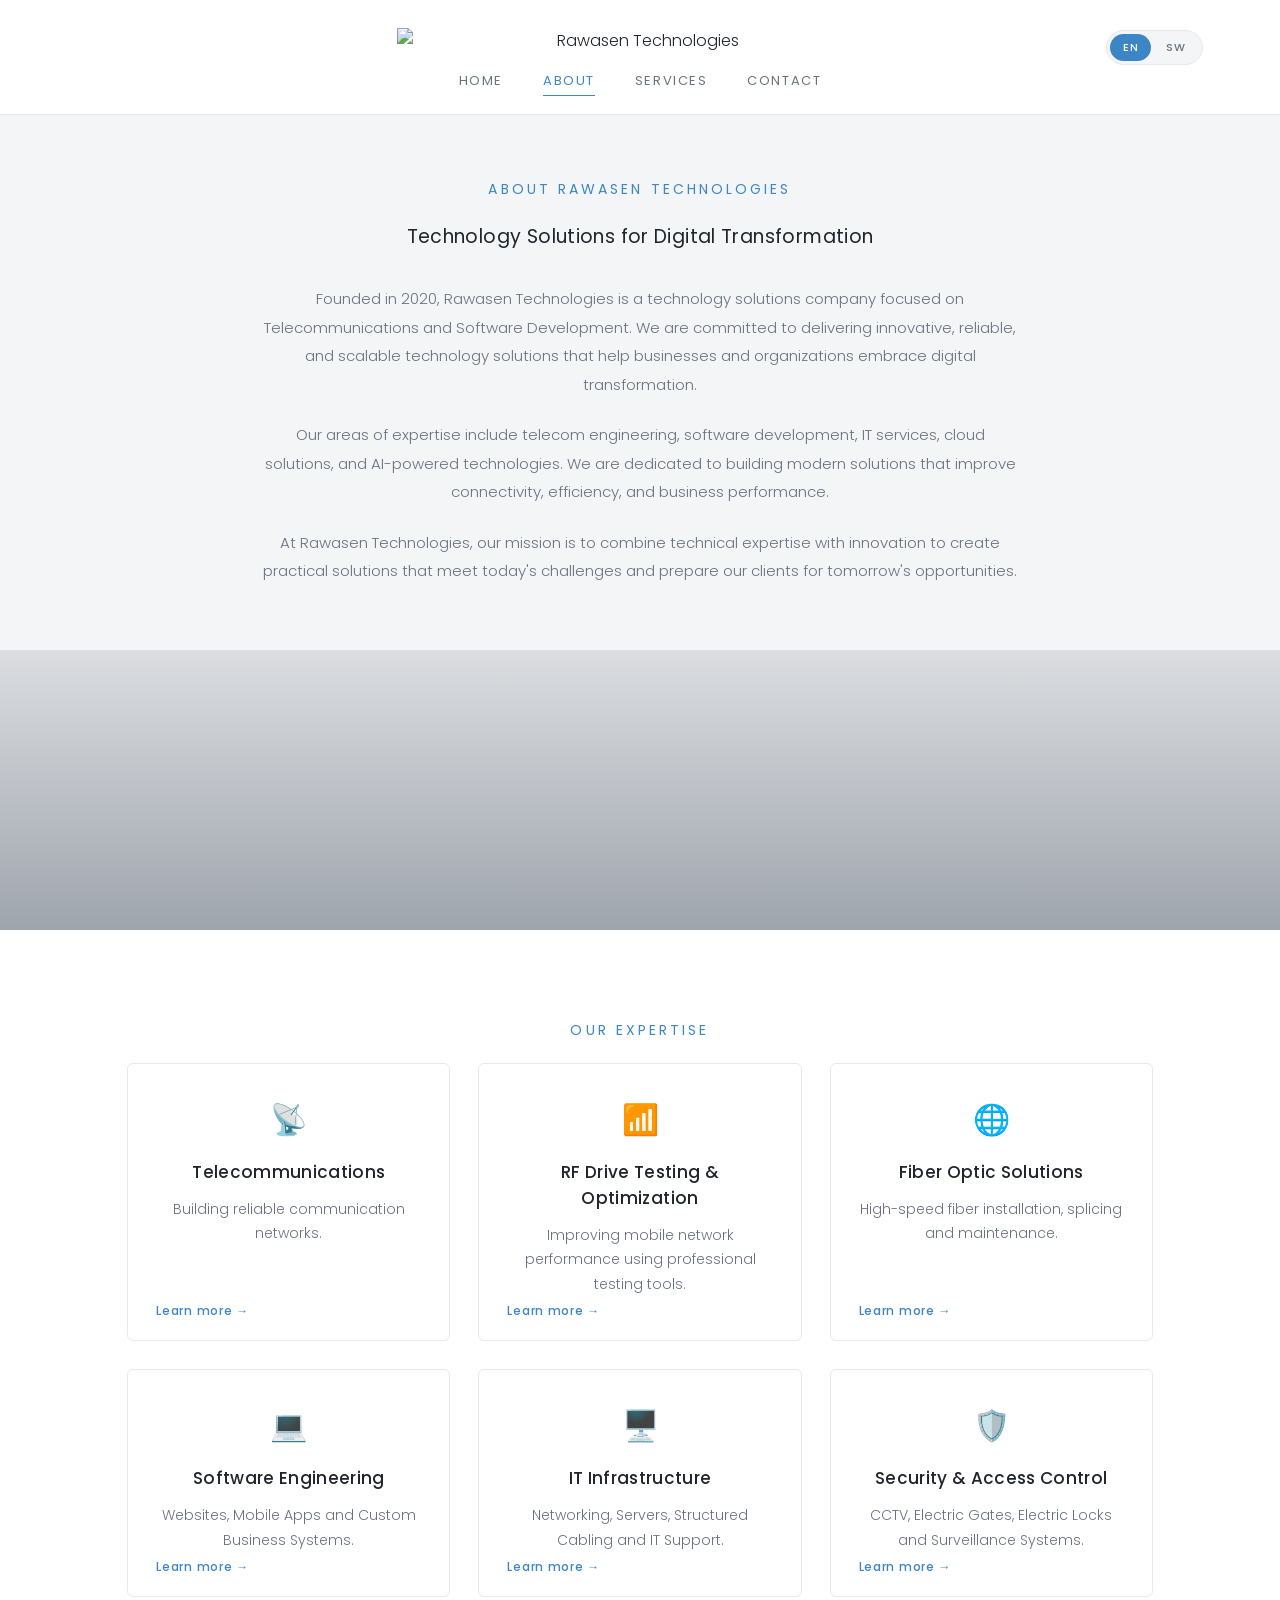
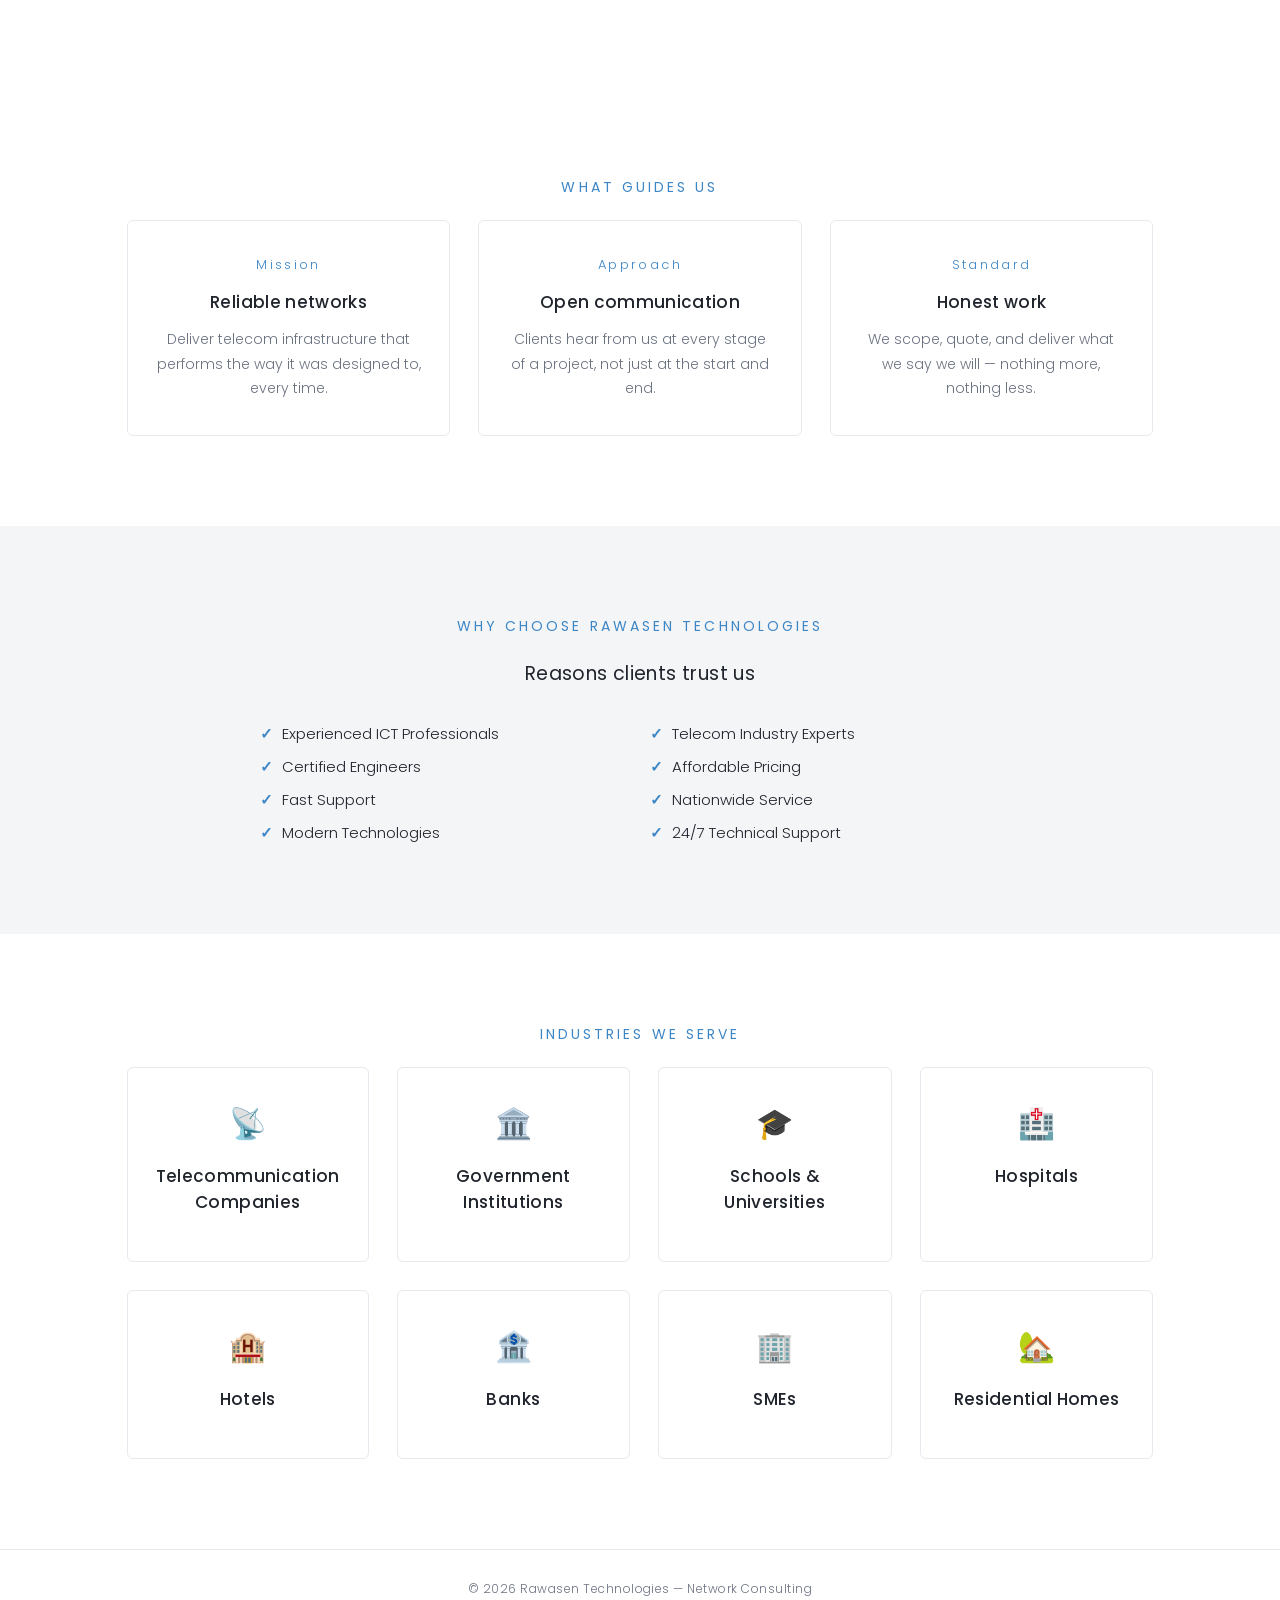
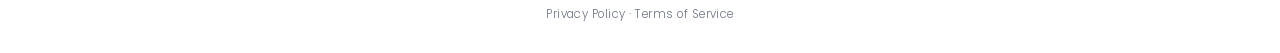
==== about.html @ 5d3b65fe "Add files via upload" ====
<!DOCTYPE html>
<html lang="en">
<head>
<meta charset="UTF-8">
<meta name="viewport" content="width=device-width, initial-scale=1.0">
<title>About — Rawasen Technologies</title>
<link rel="icon" type="image/png" sizes="32x32" href="favicon-32.png">
<link rel="icon" type="image/png" sizes="16x16" href="favicon-16.png">
<link rel="apple-touch-icon" href="favicon-180.png">
<link rel="stylesheet" href="styles.css">
</head>
<body>

<header class="site">
  <a href="index.html"><img class="logo" src="logo.png" alt="Rawasen Technologies"></a>
  <div class="lang-toggle" id="langToggle">
    <button type="button" class="lang-btn active" data-lang="en">EN</button>
    <button type="button" class="lang-btn" data-lang="sw">SW</button>
  </div>
  <button type="button" class="menu-toggle" id="menuToggle" aria-label="Toggle menu" aria-expanded="false">
    <span></span><span></span><span></span>
  </button>
  <nav class="primary">
    <a href="index.html" data-sw="Nyumbani">Home</a>
    <a href="about.html" aria-current="page" data-sw="Kuhusu">About</a>
    <a href="services.html" data-sw="Huduma">Services</a>
    <a href="contact.html" data-sw="Wasiliana Nasi">Contact</a>
  </nav>
</header>

<section class="section panel tight">
  <div class="section-inner">
    <p class="eyebrow" data-sw="Kuhusu Rawasen Technologies">About Rawasen Technologies</p>
    <p class="lede" data-sw="Suluhisho za Kiteknolojia kwa Mageuzi ya Kidijitali">Technology Solutions for Digital Transformation</p>
    <p class="copy" data-sw="Ilianzishwa mwaka 2020, Rawasen Technologies ni kampuni ya suluhisho za kiteknolojia inayojikita katika Mawasiliano na Uendelezaji wa Programu. Tumejikita katika kutoa suluhisho za kiteknolojia za kibunifu, za kuaminika, na zinazoweza kukua ili kusaidia biashara na taasisi kukumbatia mageuzi ya kidijitali.">
      Founded in 2020, Rawasen Technologies is a technology solutions
      company focused on Telecommunications and Software Development.
      We are committed to delivering innovative, reliable, and scalable
      technology solutions that help businesses and organizations
      embrace digital transformation.
    </p>
    <p class="copy" style="margin-top:22px;" data-sw="Maeneo yetu ya utaalamu ni pamoja na uhandisi wa mawasiliano, uendelezaji wa programu, huduma za IT, suluhisho za wingu (cloud), na teknolojia zinazotumia AI. Tumejitolea kujenga suluhisho za kisasa zinazoboresha muunganiko, ufanisi, na utendaji wa biashara.">
      Our areas of expertise include telecom engineering, software
      development, IT services, cloud solutions, and AI-powered
      technologies. We are dedicated to building modern solutions that
      improve connectivity, efficiency, and business performance.
    </p>
    <p class="copy" style="margin-top:22px;" data-sw="Katika Rawasen Technologies, dhamira yetu ni kuunganisha utaalamu wa kiufundi na ubunifu ili kuunda suluhisho za vitendo zinazokabiliana na changamoto za leo na kuandaa wateja wetu kwa fursa za kesho.">
      At Rawasen Technologies, our mission is to combine technical
      expertise with innovation to create practical solutions that meet
      today's challenges and prepare our clients for tomorrow's
      opportunities.
    </p>
  </div>
</section>

<div class="photo-band" role="img" aria-label="Network infrastructure"></div>

<section class="section">
  <p class="eyebrow" data-sw="Utaalamu Wetu">Our Expertise</p>
  <div class="grid grid-5">
    <div class="card card-clickable" data-modal="m-telecom">
      <div class="num emoji">📡</div>
      <h3 data-sw="Mawasiliano">Telecommunications</h3>
      <p data-sw="Kujenga mitandao ya mawasiliano ya kuaminika.">Building reliable communication networks.</p>
      <span class="card-more" data-sw="Jifunze Zaidi →">Learn more →</span>
    </div>
    <div class="card card-clickable" data-modal="m-rf">
      <div class="num emoji">📶</div>
      <h3 data-sw="Upimaji wa Mtandao (Drive Test) na Uboreshaji">RF Drive Testing &amp; Optimization</h3>
      <p data-sw="Kuboresha utendaji wa mtandao wa simu kwa kutumia vifaa vya kitaalamu vya upimaji.">Improving mobile network performance using professional testing tools.</p>
      <span class="card-more" data-sw="Jifunze Zaidi →">Learn more →</span>
    </div>
    <div class="card card-clickable" data-modal="m-fiber">
      <div class="num emoji">🌐</div>
      <h3 data-sw="Suluhisho za Fiber Optic">Fiber Optic Solutions</h3>
      <p data-sw="Usanikishaji, uunganishaji na matengenezo ya fiber yenye kasi kubwa.">High-speed fiber installation, splicing and maintenance.</p>
      <span class="card-more" data-sw="Jifunze Zaidi →">Learn more →</span>
    </div>
    <div class="card card-clickable" data-modal="m-software">
      <div class="num emoji">💻</div>
      <h3 data-sw="Uhandisi wa Programu">Software Engineering</h3>
      <p data-sw="Tovuti, Programu za Simu na Mifumo Maalum ya Biashara.">Websites, Mobile Apps and Custom Business Systems.</p>
      <span class="card-more" data-sw="Jifunze Zaidi →">Learn more →</span>
    </div>
    <div class="card card-clickable" data-modal="m-it">
      <div class="num emoji">🖥️</div>
      <h3 data-sw="Miundombinu ya IT">IT Infrastructure</h3>
      <p data-sw="Uunganishaji wa Mitandao, Seva, Uwekaji wa Nyaya na Msaada wa IT.">Networking, Servers, Structured Cabling and IT Support.</p>
      <span class="card-more" data-sw="Jifunze Zaidi →">Learn more →</span>
    </div>
    <div class="card card-clickable" data-modal="m-security">
      <div class="num emoji">🛡️</div>
      <h3 data-sw="Ulinzi na Udhibiti wa Uingiaji">Security &amp; Access Control</h3>
      <p data-sw="CCTV, Malango ya Umeme, Vitasa vya Umeme na Mifumo ya Ufuatiliaji.">CCTV, Electric Gates, Electric Locks and Surveillance Systems.</p>
      <span class="card-more" data-sw="Jifunze Zaidi →">Learn more →</span>
    </div>
  </div>
</section>

<!-- Expertise detail modals -->
<div class="modal-overlay" id="modalOverlay">

  <div class="modal-box" id="m-telecom">
    <button class="modal-close" data-close>&times;</button>
    <p class="modal-icon">📡</p>
    <h3 data-sw="Suluhisho za Miundombinu ya Mawasiliano">Telecommunications Infrastructure Solutions</h3>
    <p class="modal-copy" data-sw="Tunajenga, kusanikisha, na kudumisha mitandao ya mawasiliano ya kuaminika inayounganisha biashara na jamii. Timu yetu inasaidia makampuni ya simu na taasisi kwa huduma kamili za miundombinu ya mawasiliano katika mitandao ya GSM, UMTS, LTE, na 5G.">
      We build, install, and maintain reliable communication networks that
      keep businesses and communities connected. Our team supports mobile
      network operators and enterprises with end-to-end telecom
      infrastructure services across GSM, UMTS, LTE, and 5G networks.
    </p>
    <p class="modal-copy" data-sw="Kuanzia usanikishaji wa maeneo mapya hadi matengenezo endelevu, tunahakikisha kila usanikishaji unakidhi viwango vya sekta kwa utendaji na uaminifu.">
      From new site rollouts to ongoing maintenance, we ensure every
      installation meets industry standards for performance and reliability.
    </p>
    <h4 data-sw="Huduma Zetu">Our Services</h4>
    <ul class="modal-list">
      <li data-sw="Usanikishaji wa Maeneo ya Mawasiliano">Telecom Site Installation</li>
      <li data-sw="Usanikishaji wa BTS / Node B">BTS / Node B Installation</li>
      <li data-sw="Usanikishaji wa Antena na Mfumo wa RF">Antenna &amp; RF System Installation</li>
      <li data-sw="Msaada wa Uzinduzi wa Mtandao">Network Rollout Support</li>
      <li data-sw="Upimaji wa Ukubalifu wa Eneo (SAT)">Site Acceptance Testing (SAT)</li>
      <li data-sw="Matengenezo ya Kinga na Marekebisho">Preventive &amp; Corrective Maintenance</li>
      <li data-sw="Usanikishaji wa Mfumo wa Umeme (DC/AC)">Power System Installation (DC/AC)</li>
      <li data-sw="Msaada wa Usanikishaji wa Minara na Mlingoti">Tower &amp; Mast Installation Support</li>
      <li data-sw="Ukaguzi wa Kiufundi wa Maeneo">Technical Site Audits</li>
      <li data-sw="Msaada wa Kiufundi Saa 24/7">24/7 Technical Support</li>
    </ul>
  </div>

  <div class="modal-box" id="m-rf">
    <button class="modal-close" data-close>&times;</button>
    <p class="modal-icon">📶</p>
    <h3 data-sw="Upimaji wa Mtandao (Drive Test) na Uboreshaji wa Mtandao">RF Drive Testing &amp; Network Optimization</h3>
    <p class="modal-copy" data-sw="Timu yetu ya uhandisi wa RF ni mahiri katika kutathmini na kuboresha utendaji wa mtandao wa simu kwa kutumia vifaa na mbinu bora za upimaji. Tunasaidia makampuni ya simu kuboresha mfikio, uwezo, ubora wa miito, na hali ya mtumiaji katika mitandao ya GSM, UMTS, LTE, na 5G.">
      Our RF engineering team specializes in evaluating and optimizing
      mobile network performance using industry-leading drive test tools
      and methodologies. We help operators improve coverage, capacity,
      call quality, and user experience across GSM, UMTS, LTE, and 5G
      networks.
    </p>
    <p class="modal-copy" data-sw="Mchakato wetu wa uboreshaji hubaini matatizo ya mtandao, huchambua vipimo vya utendaji, na kutoa mapendekezo ya vitendo ili kuongeza ufanisi wa mtandao.">
      Our optimization process identifies network issues, analyzes
      performance indicators, and provides practical recommendations to
      maximize network efficiency.
    </p>
    <h4 data-sw="Huduma Zetu">Our Services</h4>
    <ul class="modal-list">
      <li data-sw="Upimaji wa Mtandao (2G, 3G, 4G & 5G)">Drive Testing (2G, 3G, 4G &amp; 5G)</li>
      <li data-sw="Uthibitishaji wa Eneo Moja (SSV)">Single Site Verification (SSV)</li>
      <li data-sw="Upimaji wa Kundi la Maeneo">Cluster Drive Testing</li>
      <li data-sw="Uchunguzi wa Malalamiko ya Wateja">Customer Complaint Investigation</li>
      <li data-sw="Upimaji wa Kulinganisha">Benchmark Drive Testing</li>
      <li data-sw="Uchambuzi wa Vipimo vya Mtandao (KPI)">Network KPI Analysis</li>
      <li data-sw="Uboreshaji wa Mfikio na Ubora">Coverage &amp; Quality Optimization</li>
      <li data-sw="Uboreshaji wa Uhusiano wa Majirani (NRO)">Neighbor Relation Optimization</li>
      <li data-sw="Uthibitishaji wa PCI na Masafa">PCI &amp; Frequency Verification</li>
      <li data-sw="Utoaji wa Taarifa za Utendaji wa RF">RF Performance Reporting</li>
    </ul>
  </div>

  <div class="modal-box" id="m-fiber">
    <button class="modal-close" data-close>&times;</button>
    <p class="modal-icon">🌐</p>
    <h3 data-sw="Suluhisho za Mtandao wa Fiber Optic">Fiber Optic Network Solutions</h3>
    <p class="modal-copy" data-sw="Tunabuni, kusanikisha, kupima, na kudumisha mitandao ya fiber optic yenye utendaji wa hali ya juu inayotoa mawasiliano ya kuaminika, salama, na yenye kasi kubwa. Iwe kwa miundombinu mikuu, mitandao ya taasisi, au usambazaji wa FTTH, timu yetu inatoa suluhisho za kitaalamu za fiber kwa usahihi na ubora.">
      We design, install, test, and maintain high-performance fiber optic
      networks that provide reliable, secure, and high-speed
      communication. Whether for backbone infrastructure, enterprise
      networks, or FTTH deployments, our team delivers professional fiber
      solutions with precision and quality.
    </p>
    <p class="modal-copy" data-sw="Mafundi wetu wenye vyeti hutumia vifaa vya kisasa vya upimaji kuhakikisha utendaji bora wa mtandao na uaminifu wa muda mrefu.">
      Our certified technicians use advanced testing equipment to ensure
      optimal network performance and long-term reliability.
    </p>
    <h4 data-sw="Huduma Zetu">Our Services</h4>
    <ul class="modal-list">
      <li data-sw="Usanikishaji wa Fiber Optic">Fiber Optic Installation</li>
      <li data-sw="Uunganishaji wa Fiber (Splicing)">Fiber Splicing</li>
      <li data-sw="Upimaji wa OTDR">OTDR Testing</li>
      <li data-sw="Utatuzi wa Matatizo ya Fiber">Fiber Troubleshooting</li>
      <li data-sw="Matengenezo ya Mtandao wa Fiber">Fiber Network Maintenance</li>
      <li data-sw="Usanikishaji wa FTTH">FTTH Installation</li>
      <li data-sw="Uunganishaji wa Ncha za Nyaya za Fiber">Fiber Cable Termination</li>
      <li data-sw="Ukaguzi wa Njia za Fiber">Fiber Route Survey</li>
      <li data-sw="Uwekaji Kumbukumbu za Mtandao wa Fiber">Fiber Network Documentation</li>
      <li data-sw="Urejeshaji wa Dharura wa Fiber">Emergency Fiber Restoration</li>
    </ul>
  </div>

  <div class="modal-box" id="m-software">
    <button class="modal-close" data-close>&times;</button>
    <p class="modal-icon">💻</p>
    <h3 data-sw="Huduma za Uendelezaji wa Programu">Software Development Services</h3>
    <p class="modal-copy" data-sw="Tunatengeneza suluhisho za kidijitali za kibunifu zinazosaidia biashara kufanya shughuli zao kiotomatiki, kuboresha uzalishaji, na kuimarisha ushirikiano na wateja. Kila suluhisho limebuniwa kuwa salama, linaloweza kukua, rahisi kutumia, na linalokidhi mahitaji maalum ya biashara.">
      We develop innovative digital solutions that help businesses
      automate operations, improve productivity, and enhance customer
      engagement. Every solution is designed to be secure, scalable,
      user-friendly, and tailored to meet specific business requirements.
    </p>
    <p class="modal-copy" data-sw="Kuanzia tovuti rahisi hadi mifumo mikubwa ya usimamizi wa taasisi, tunabadilisha mawazo kuwa majukwaa madhubuti ya kidijitali.">
      From simple websites to enterprise management systems, we transform
      ideas into powerful digital platforms.
    </p>
    <h4 data-sw="Huduma Zetu">Our Services</h4>
    <ul class="modal-list">
      <li data-sw="Utengenezaji wa Tovuti za Kampuni">Corporate Website Development</li>
      <li data-sw="Tovuti za Biashara Mtandaoni">E-Commerce Websites</li>
      <li data-sw="Utengenezaji wa Programu za Simu">Mobile App Development</li>
      <li data-sw="Utengenezaji wa Programu Maalum">Custom Software Development</li>
      <li data-sw="Mifumo ya Usimamizi wa Biashara">Business Management Systems</li>
      <li data-sw="Mifumo ya Usimamizi wa Shule">School Management Systems</li>
      <li data-sw="Mifumo ya Usimamizi wa Hospitali">Hospital Management Systems</li>
      <li data-sw="Utengenezaji wa REST API">REST API Development</li>
      <li data-sw="Ubunifu na Uunganishaji wa Hifadhidata">Database Design &amp; Integration</li>
      <li data-sw="Matengenezo ya Programu na Msaada wa Kiufundi">Software Maintenance &amp; Technical Support</li>
    </ul>
  </div>

  <div class="modal-box" id="m-it">
    <button class="modal-close" data-close>&times;</button>
    <p class="modal-icon">🖥️</p>
    <h3 data-sw="Suluhisho za Teknolojia ya Habari">Information Technology Solutions</h3>
    <p class="modal-copy" data-sw="Rawasen Technologies inatoa suluhisho kamili za miundombinu ya IT zinazowezesha biashara kufanya kazi kwa ufanisi na usalama. Tunabuni, kusanikisha, na kudumisha mazingira ya kisasa ya IT huku tukihakikisha uaminifu, uwezo wa kukua, na usalama wa mtandao.">
      Rawasen Technologies provides complete IT infrastructure solutions
      that enable businesses to operate efficiently and securely. We
      design, install, and maintain modern IT environments while
      ensuring reliability, scalability, and cybersecurity.
    </p>
    <p class="modal-copy" data-sw="Timu yetu inasaidia taasisi kwa huduma kamili za IT, kuanzia uunganishaji wa mitandao hadi uwekaji wa seva na msaada wa kiufundi.">
      Our team supports organizations with end-to-end IT services, from
      networking and surveillance systems to server deployment and
      technical support.
    </p>
    <h4 data-sw="Huduma Zetu">Our Services</h4>
    <ul class="modal-list">
      <li data-sw="Uunganishaji wa Mitandao ya Kompyuta">Computer Networking</li>
      <li data-sw="Uwekaji wa Nyaya kwa Mpangilio">Structured Cabling</li>
      <li data-sw="Uwekaji wa Mtandao Usiotumia Waya">Wireless Network Deployment</li>
      <li data-sw="Usanikishaji na Usanidi wa Seva">Server Installation &amp; Configuration</li>
      <li data-sw="Suluhisho za Usalama wa Mtandao">Network Security Solutions</li>
      <li data-sw="Matengenezo na Ukarabati wa Kompyuta">Computer Maintenance &amp; Repair</li>
      <li data-sw="Huduma za Msaada wa IT">IT Support Services</li>
      <li data-sw="Ushauri wa TEHAMA">ICT Consultancy</li>
    </ul>
  </div>

  <div class="modal-box" id="m-security">
    <button class="modal-close" data-close>&times;</button>
    <p class="modal-icon">🛡️</p>
    <h3 data-sw="Mifumo ya Ulinzi na Udhibiti wa Uingiaji">Security &amp; Access Control Systems</h3>
    <p class="modal-copy" data-sw="Rawasen Technologies ni mtoa huduma kamili za mifumo ya ulinzi, ikilinda nyumba, ofisi, na maeneo ya viwanda kwa suluhisho za kuaminika za ufuatiliaji na udhibiti wa uingiaji. Kuanzia kamera za CCTV hadi malango ya umeme yenye mfumo wa kiotomatiki na vitasa mahiri, tunabuni na kusanikisha mifumo inayowapa wateja amani ya moyo.">
      Rawasen Technologies is a full-service security systems provider,
      protecting homes, offices, and industrial premises with reliable
      surveillance and access control solutions. From CCTV cameras to
      automated electric gates and smart locks, we design and install
      systems that give clients peace of mind.
    </p>
    <p class="modal-copy" data-sw="Kila usanikishaji hubuniwa kulingana na eneo husika, hupimwa kwa umakini, na huungwa mkono na matengenezo pamoja na msaada endelevu.">
      Every installation is tailored to the site, tested thoroughly, and
      backed by ongoing maintenance and support.
    </p>
    <h4 data-sw="Huduma Zetu">Our Services</h4>
    <ul class="modal-list">
      <li data-sw="Usanikishaji wa Kamera za CCTV">CCTV Camera Installation</li>
      <li data-sw="Ufuatiliaji wa CCTV kwa Mbali">Remote CCTV Monitoring</li>
      <li data-sw="Usanikishaji wa Malango ya Umeme">Electric Gate Installation</li>
      <li data-sw="Uwekaji wa Mfumo wa Kiotomatiki wa Malango ya Umeme">Electric Gate Automation</li>
      <li data-sw="Vitasa vya Umeme vya Milango">Electric Door Locks</li>
      <li data-sw="Mifumo ya Udhibiti wa Uingiaji">Access Control Systems</li>
      <li data-sw="Mifumo ya Intercom">Intercom Systems</li>
      <li data-sw="Kengele za Tahadhari na Ulinzi wa Mzunguko">Alarm &amp; Perimeter Security</li>
      <li data-sw="Udhibiti wa Uingiaji kwa Alama za Kibayolojia (Biometric)">Biometric Access Control</li>
      <li data-sw="Matengenezo na Msaada wa Mfumo wa Ulinzi">Security System Maintenance &amp; Support</li>
    </ul>
  </div>

</div>

<section class="section">
  <p class="eyebrow" data-sw="Kinachotuongoza">What guides us</p>
  <div class="grid">
    <div class="card">
      <div class="num" data-sw="Dhamira">Mission</div>
      <h3 data-sw="Mitandao ya Kuaminika">Reliable networks</h3>
      <p data-sw="Kutoa miundombinu ya mawasiliano inayofanya kazi kama ilivyokusudiwa, kila wakati.">Deliver telecom infrastructure that performs the way it was designed to, every time.</p>
    </div>
    <div class="card">
      <div class="num" data-sw="Mbinu">Approach</div>
      <h3 data-sw="Mawasiliano ya Wazi">Open communication</h3>
      <p data-sw="Wateja hupata taarifa kutoka kwetu katika kila hatua ya mradi, si mwanzoni na mwishoni tu.">Clients hear from us at every stage of a project, not just at the start and end.</p>
    </div>
    <div class="card">
      <div class="num" data-sw="Kiwango">Standard</div>
      <h3 data-sw="Kazi ya Uaminifu">Honest work</h3>
      <p data-sw="Tunapanga, tunatoa bei, na tunatekeleza tulichokisema — si zaidi, si pungufu.">We scope, quote, and deliver what we say we will — nothing more, nothing less.</p>
    </div>
  </div>
</section>

<section class="section panel">
  <div class="section-inner">
    <p class="eyebrow" data-sw="Kwa Nini Kuchagua Rawasen Technologies">Why Choose Rawasen Technologies</p>
    <p class="lede" data-sw="Sababu wateja wanatuamini">Reasons clients trust us</p>
    <ul class="modal-list check-grid">
      <li data-sw="Wataalamu wenye Uzoefu wa ICT">Experienced ICT Professionals</li>
      <li data-sw="Wataalamu wa Sekta ya Mawasiliano">Telecom Industry Experts</li>
      <li data-sw="Wahandisi wenye Vyeti">Certified Engineers</li>
      <li data-sw="Bei Nafuu">Affordable Pricing</li>
      <li data-sw="Msaada wa Haraka">Fast Support</li>
      <li data-sw="Huduma Kote Nchini">Nationwide Service</li>
      <li data-sw="Teknolojia za Kisasa">Modern Technologies</li>
      <li data-sw="Msaada wa Kiufundi Saa 24/7">24/7 Technical Support</li>
    </ul>
  </div>
</section>

<section class="section">
  <p class="eyebrow" data-sw="Sekta Tunazohudumia">Industries We Serve</p>
  <div class="grid grid-4">
    <div class="card">
      <div class="num emoji">📡</div>
      <h3 data-sw="Makampuni ya Mawasiliano">Telecommunication Companies</h3>
    </div>
    <div class="card">
      <div class="num emoji">🏛️</div>
      <h3 data-sw="Taasisi za Serikali">Government Institutions</h3>
    </div>
    <div class="card">
      <div class="num emoji">🎓</div>
      <h3 data-sw="Shule na Vyuo Vikuu">Schools &amp; Universities</h3>
    </div>
    <div class="card">
      <div class="num emoji">🏥</div>
      <h3 data-sw="Hospitali">Hospitals</h3>
    </div>
    <div class="card">
      <div class="num emoji">🏨</div>
      <h3 data-sw="Hoteli">Hotels</h3>
    </div>
    <div class="card">
      <div class="num emoji">🏦</div>
      <h3 data-sw="Benki">Banks</h3>
    </div>
    <div class="card">
      <div class="num emoji">🏢</div>
      <h3 data-sw="Biashara Ndogo na za Kati (SMEs)">SMEs</h3>
    </div>
    <div class="card">
      <div class="num emoji">🏡</div>
      <h3 data-sw="Makazi ya Nyumbani">Residential Homes</h3>
    </div>
  </div>
</section>

<footer class="site">
  <span data-sw="© 2026 Rawasen Technologies — Ushauri wa Mitandao">© 2026 Rawasen Technologies — Network Consulting</span>
  <span class="footer-links">
    <a href="privacy.html" data-sw="Sera ya Faragha">Privacy Policy</a> · <a href="terms.html" data-sw="Masharti ya Huduma">Terms of Service</a>
  </span>
</footer>

<script>
(function(){
  var overlay = document.getElementById('modalOverlay');
  var cards = document.querySelectorAll('.card-clickable');
  var boxes = document.querySelectorAll('.modal-box');

  function closeAll(){
    overlay.classList.remove('open');
    boxes.forEach(function(b){ b.classList.remove('active'); });
  }
  cards.forEach(function(card){
    card.addEventListener('click', function(){
      var id = card.getAttribute('data-modal');
      boxes.forEach(function(b){ b.classList.remove('active'); });
      var target = document.getElementById(id);
      if(target){
        target.classList.add('active');
        overlay.classList.add('open');
      }
    });
  });
  overlay.addEventListener('click', function(e){
    if(e.target === overlay || e.target.hasAttribute('data-close')){
      closeAll();
    }
  });
  document.addEventListener('keydown', function(e){
    if(e.key === 'Escape') closeAll();
  });
})();
</script>

<script src="menu.js"></script>
<script src="lang.js"></script>
</body>
</html>
---- styles.css ----
/* Rawasen Technologies — shared styles */
@import url('https://fonts.googleapis.com/css2?family=Poppins:wght@300;400;500;600&display=swap');

:root{
  --white:#ffffff;
  --ink:#20242c;
  --muted:#6b7280;
  --blue:#3D86C6;
  --blue-deep:#0F1E33;
  --blue-mid:#1A3A5C;
  --line:#e7e9ee;
  --panel:#F4F5F7;
  --max:1180px;
}

*{ box-sizing:border-box; }
html{ scroll-behavior:smooth; }
body{
  margin:0;
  font-family:'Poppins', sans-serif;
  font-weight:300;
  color:var(--ink);
  background:var(--white);
  -webkit-font-smoothing:antialiased;
}
img{ max-width:100%; display:block; }
a{ color:inherit; text-decoration:none; }

/* ---- Header ---- */
header.site{
  padding:28px 6vw 0;
  text-align:center;
  border-bottom:1px solid var(--line);
  position:relative;
}

/* ---- Language toggle ---- */
.lang-toggle{
  position:absolute;
  top:30px; right:6vw;
  display:inline-flex;
  gap:2px;
  background:var(--panel);
  border:1px solid var(--line);
  border-radius:20px;
  padding:3px;
  z-index:30;
}
.lang-btn{
  border:none;
  background:transparent;
  padding:5px 13px;
  font-size:11px;
  letter-spacing:0.08em;
  font-weight:500;
  color:var(--muted);
  border-radius:16px;
  cursor:pointer;
  font-family:'Poppins', sans-serif;
  transition:background .2s, color .2s;
}
.lang-btn.active{ background:var(--blue); color:#fff; }
@media (max-width:760px){
  .lang-toggle{ top:20px; right:56px; padding:2px; }
  .lang-btn{ padding:4px 9px; font-size:10px; }
}
header.site .logo{
  display:inline-block;
  width:clamp(360px, 38vw, 560px);
  margin:0 auto;
}
nav.primary{
  margin-top:18px;
  display:flex;
  justify-content:center;
  gap:40px;
  padding-bottom:18px;
}

/* ---- Hamburger menu (mobile) ---- */
.menu-toggle{
  display:none;
  position:absolute;
  top:26px; right:6vw;
  width:34px; height:30px;
  background:none; border:none; cursor:pointer;
  flex-direction:column; justify-content:space-between;
  padding:4px 2px;
  z-index:20;
}
.menu-toggle span{
  display:block; width:100%; height:2px;
  background:var(--blue);
  border-radius:2px;
  transition:transform .25s, opacity .25s;
}
.menu-toggle.open span:nth-child(1){ transform:translateY(9px) rotate(45deg); }
.menu-toggle.open span:nth-child(2){ opacity:0; }
.menu-toggle.open span:nth-child(3){ transform:translateY(-9px) rotate(-45deg); }

@media (max-width:760px){
  header.site{
    display:flex; align-items:center; justify-content:space-between;
    text-align:left; padding:18px 6vw; position:relative;
  }
  header.site .logo{ width:220px; }
  .menu-toggle{ display:flex; }
  nav.primary{
    display:none;
    position:absolute; top:100%; left:0; right:0;
    flex-direction:column; align-items:flex-start; gap:0;
    background:var(--white);
    border-top:1px solid var(--line);
    border-bottom:1px solid var(--line);
    box-shadow:0 12px 24px rgba(0,0,0,0.08);
    padding:8px 6vw 14px;
    margin-top:0;
  }
  nav.primary.open{ display:flex; }
  nav.primary a{ padding:12px 0; width:100%; border-bottom:1px solid var(--line); }
  nav.primary a:last-child{ border-bottom:none; }
}
nav.primary a{
  font-size:13px;
  letter-spacing:0.12em;
  text-transform:uppercase;
  color:var(--muted);
  font-weight:400;
  transition:color .2s;
  padding-bottom:4px;
  border-bottom:1px solid transparent;
}
nav.primary a:hover,
nav.primary a[aria-current="page"]{
  color:var(--blue);
  border-bottom-color:var(--blue);
}

/* ---- Hero ---- */
.hero{
  position:relative;
  min-height:72vh;
  display:flex;
  align-items:flex-end;
  background:
    linear-gradient(90deg, rgba(6,12,24,0.55) 0%, rgba(6,12,24,0.35) 38%, rgba(6,12,24,0.08) 62%, rgba(6,12,24,0.18) 100%),
    linear-gradient(0deg, rgba(6,12,24,0.32) 0%, rgba(6,12,24,0.02) 45%),
    url('hero-photo.jpg');
  background-size:cover;
  background-position:center;
  overflow:hidden;
}
.hero-inner{
  padding:0 6vw 64px;
  max-width:var(--max);
  margin:0 auto;
  width:100%;
}
.hero h1{
  color:var(--white);
  font-size:clamp(40px, 7vw, 76px);
  font-weight:300;
  letter-spacing:0.02em;
  line-height:1.08;
  margin:0 0 18px;
}
.hero p.tag{
  color:#D7E4F2;
  font-size:16px;
  letter-spacing:0.04em;
  margin:0;
}

/* ---- Blinking aviation obstruction light on the tower ---- */
.beacon{
  position:absolute;
  width:7px; height:7px;
  margin:-3.5px 0 0 -3.5px;
  border-radius:50%;
  background:#ff3b3b;
  box-shadow:0 0 4px 1px rgba(255,50,50,0.95), 0 0 10px 4px rgba(255,50,50,0.45);
  animation:beaconBlink 1.6s infinite;
  pointer-events:none;
  z-index:2;
}
.beacon-1{ left:45.07%; top:8.31%; }
.beacon-2{ left:48.59%; top:12.47%; animation-delay:0.4s; }
.beacon-3{ left:52.83%; top:7.29%; animation-delay:0.8s; }
@keyframes beaconBlink{
  0%, 35%{ opacity:1; }
  45%, 85%{ opacity:0.05; }
  95%, 100%{ opacity:1; }
}
.hero-accent{
  display:block;
  width:56px; height:3px;
  background:var(--blue);
  margin:14px 0 18px;
  border-radius:2px;
}
.hero-cta{
  display:flex; gap:14px; margin-top:28px; flex-wrap:wrap;
}
.btn{
  display:inline-block;
  padding:13px 28px;
  border-radius:5px;
  font-size:14px;
  font-weight:500;
  letter-spacing:0.03em;
  text-decoration:none;
  transition:background-color .2s, border-color .2s, color .2s, transform .2s;
}
.btn:hover{ transform:translateY(-2px); }
.btn-primary{
  background:var(--blue);
  color:#fff;
  border:1px solid var(--blue);
}
.btn-primary:hover{ background:var(--blue-mid); border-color:var(--blue-mid); }
.btn-outline{
  background:transparent;
  color:#fff;
  border:1px solid rgba(255,255,255,0.7);
}
.btn-outline:hover{ background:rgba(255,255,255,0.12); border-color:#fff; }

/* ---- Sections ---- */
.section{
  padding:90px 6vw;
  max-width:var(--max);
  margin:0 auto;
}
.section.tight{ padding-top:64px; padding-bottom:64px; }
.section.panel{ background:var(--panel); max-width:none; }
.section.panel > .section-inner{ max-width:var(--max); margin:0 auto; }

.eyebrow{
  text-align:center;
  color:var(--blue);
  font-size:14px;
  letter-spacing:0.22em;
  text-transform:uppercase;
  font-weight:400;
  margin:0 0 22px;
}
.lede{
  text-align:center;
  font-size:19px;
  color:var(--ink);
  font-weight:400;
  letter-spacing:0.02em;
  margin:0 0 34px;
}
.copy{
  max-width:760px;
  margin:0 auto;
  text-align:center;
  color:var(--muted);
  font-size:15px;
  line-height:1.9;
  font-weight:300;
}

.photo-band{
  height:280px;
  background:
    linear-gradient(180deg, rgba(15,30,51,0.15), rgba(15,30,51,0.4)),
    url('about-photo.jpg');
  background-size:cover;
  background-position:center 40%;
}

/* ---- Cards (services) ---- */
.grid{
  display:grid;
  grid-template-columns:repeat(3, 1fr);
  gap:28px;
  margin-top:10px;
}
.grid-5{
  display:flex;
  flex-wrap:wrap;
  justify-content:center;
}
.grid-5 .card{
  flex:0 1 calc(33.333% - 19px);
  min-width:220px;
}
.grid-4{ grid-template-columns:repeat(4, 1fr); }
@media (max-width:900px){
  .grid-4{ grid-template-columns:repeat(2, 1fr); }
}
.card{
  border:1px solid var(--line);
  border-radius:6px;
  padding:34px 28px;
  text-align:center;
  transition:border-color .2s, transform .2s;
}
.card:hover{ border-color:var(--blue); transform:translateY(-3px); }
.card .num{
  font-size:13px;
  letter-spacing:0.18em;
  color:var(--blue);
  margin-bottom:14px;
}
.card .num.emoji{
  font-size:30px;
  letter-spacing:0;
  margin-bottom:16px;
}
.card h3{
  font-size:17px;
  font-weight:500;
  margin:0 0 12px;
  letter-spacing:0.02em;
}
.card p{
  font-size:14px;
  color:var(--muted);
  line-height:1.75;
  margin:0;
  font-weight:300;
}

/* ---- Contact ---- */
.contact-grid{
  display:grid;
  grid-template-columns:1.4fr 1fr;
  gap:60px;
}
.contact-form{
  display:flex;
  flex-direction:column;
  gap:18px;
}
.contact-form label{
  display:flex;
  flex-direction:column;
  gap:8px;
  font-size:13px;
  letter-spacing:0.08em;
  text-transform:uppercase;
  color:var(--muted);
}
.contact-form input,
.contact-form textarea{
  font-family:'Poppins', sans-serif;
  font-weight:300;
  font-size:15px;
  padding:12px 14px;
  border:1px solid var(--line);
  border-radius:4px;
  background:var(--white);
  color:var(--ink);
  resize:vertical;
}
.contact-form input:focus,
.contact-form textarea:focus{
  outline:none;
  border-color:var(--blue);
}
.contact-form button{
  align-self:flex-start;
  margin-top:8px;
  padding:13px 30px;
  background:var(--blue);
  color:var(--white);
  border:none;
  border-radius:4px;
  font-family:'Poppins', sans-serif;
  font-size:13px;
  letter-spacing:0.1em;
  text-transform:uppercase;
  cursor:pointer;
  transition:background .2s;
}
.contact-form button:hover{ background:var(--blue-mid); }

.contact-details{
  display:flex;
  flex-direction:column;
  gap:26px;
}
.contact-details .detail .num{
  font-size:12px;
  letter-spacing:0.18em;
  text-transform:uppercase;
  color:var(--blue);
  margin-bottom:6px;
}
.contact-details .detail p{
  margin:0;
  font-size:15px;
  color:var(--ink);
  font-weight:400;
}

@media (max-width:760px){
  .contact-grid{ grid-template-columns:1fr; gap:40px; }
}

/* ---- Footer ---- */
footer.site{
  border-top:1px solid var(--line);
  padding:30px 6vw;
  text-align:center;
  font-size:12px;
  color:var(--muted);
  letter-spacing:0.04em;
}
footer.site .footer-links{
  display:block;
  margin-top:8px;
  font-size:11.5px;
}
footer.site .footer-links a{
  color:var(--muted);
  text-decoration:none;
  transition:color .2s;
}
footer.site .footer-links a:hover{ color:var(--blue); }

/* ---- Map band (Contact page) ---- */
.map-band{
  width:100%;
  height:360px;
  border-top:1px solid var(--line);
}
.map-band iframe{ display:block; width:100%; height:100%; filter:grayscale(0.15) contrast(1.02); }

/* ---- Legal pages (Privacy / Terms) ---- */
.legal-copy{ max-width:760px; margin:0 auto; }
.legal-copy h3{
  font-size:16px; font-weight:500; color:var(--ink);
  margin:34px 0 10px;
}
.legal-copy h3:first-child{ margin-top:0; }
.legal-copy p{
  font-size:14.5px; color:var(--muted); line-height:1.85; font-weight:300;
  margin:0;
}
.legal-copy a{ color:var(--blue); }

@media (max-width:760px){
  nav.primary{ gap:24px; }
  .grid{ grid-template-columns:1fr; }
  .section{ padding:64px 6vw; }
  .hero{
    min-height:100vh;
    background-image:
      linear-gradient(90deg, rgba(6,12,24,0.55) 0%, rgba(6,12,24,0.35) 38%, rgba(6,12,24,0.08) 62%, rgba(6,12,24,0.18) 100%),
      linear-gradient(0deg, rgba(6,12,24,0.32) 0%, rgba(6,12,24,0.02) 45%),
      url('hero-photo-mobile.jpg');
    background-position:center;
    background-size:cover;
  }
  .beacon{
    display:block;
    left:50.64%; top:12.5%;
    animation-delay:0s;
  }
  .beacon-2, .beacon-3{ display:none; }
}

/* ---- Clickable expertise cards ---- */
.card-clickable{ cursor:pointer; position:relative; padding-bottom:44px; }
.card-clickable .card-more{
  position:absolute; left:28px; bottom:20px;
  font-size:12px; letter-spacing:0.06em; color:var(--blue); font-weight:500;
}
.card-clickable:hover{ border-color:var(--blue); box-shadow:0 8px 24px rgba(61,134,198,0.12); }

/* ---- Modal ---- */
.modal-overlay{
  position:fixed; inset:0; background:rgba(10,16,28,0.6);
  display:none; align-items:flex-start; justify-content:center;
  padding:6vh 20px; overflow-y:auto; z-index:999;
}
.modal-overlay.open{ display:flex; }
.modal-box{
  display:none;
  background:var(--white); border-radius:10px;
  max-width:640px; width:100%;
  padding:44px 40px 40px;
  position:relative;
  box-shadow:0 20px 60px rgba(0,0,0,0.3);
}
.modal-box.active{ display:block; }
.modal-close{
  position:absolute; top:16px; right:18px;
  background:none; border:none; font-size:26px; line-height:1;
  color:var(--muted); cursor:pointer;
}
.modal-close:hover{ color:var(--blue); }
.modal-icon{ font-size:34px; margin:0 0 10px; }
.modal-box h3{
  font-size:22px; font-weight:500; margin:0 0 18px; letter-spacing:0.01em;
}
.modal-copy{
  font-size:14px; color:var(--muted); line-height:1.8; font-weight:300;
  margin:0 0 14px;
}
.modal-box h4{
  font-size:13px; letter-spacing:0.12em; text-transform:uppercase;
  color:var(--blue); font-weight:500; margin:26px 0 14px;
}
.modal-list{
  list-style:none; padding:0; margin:0;
  display:grid; grid-template-columns:1fr 1fr; gap:10px 20px;
}
.modal-list li{
  font-size:14px; color:var(--ink); padding-left:16px; position:relative;
}
.modal-list li::before{
  content:'✓'; position:absolute; left:0; color:var(--blue); font-weight:700;
}
@media (max-width:600px){
  .modal-list{ grid-template-columns:1fr; }
  .modal-box{ padding:38px 22px 30px; }
}

/* ---- Standalone check list (Why Choose section) ---- */
.check-grid{
  max-width:760px;
  margin:0 auto;
  grid-template-columns:1fr 1fr;
}
.check-grid li{ font-size:15px; padding-left:22px; }
@media (max-width:600px){
  .check-grid{ grid-template-columns:1fr; }
}

/* ---- Service blocks (Services page) ---- */
.service-block{
  padding:70px 6vw;
  border-bottom:1px solid var(--line);
}
.service-block.alt{ background:var(--panel); }
.service-block-inner{ max-width:var(--max); margin:0 auto; }
.service-head{
  display:flex; align-items:center; gap:16px;
  margin-bottom:18px;
}
.service-icon{ font-size:34px; line-height:1; }
.service-head h2{
  font-size:26px; font-weight:400; letter-spacing:0.01em; margin:0;
  color:var(--ink);
}
.service-intro{
  font-size:15px; color:var(--muted); font-weight:300; line-height:1.8;
  max-width:720px; margin:0 0 28px;
}
.service-list{
  list-style:none; margin:0; padding:0;
  display:grid; grid-template-columns:1fr 1fr; gap:12px 32px;
}
.service-list li{
  position:relative; padding-left:22px;
  font-size:14.5px; color:var(--ink); font-weight:400; line-height:1.5;
}
.service-list li::before{
  content:''; position:absolute; left:0; top:7px;
  width:8px; height:8px; border-radius:50%;
  background:var(--blue);
}
@media (max-width:760px){
  .service-list{ grid-template-columns:1fr; }
  .service-head h2{ font-size:21px; }
  .service-block{ padding:50px 6vw; }
}
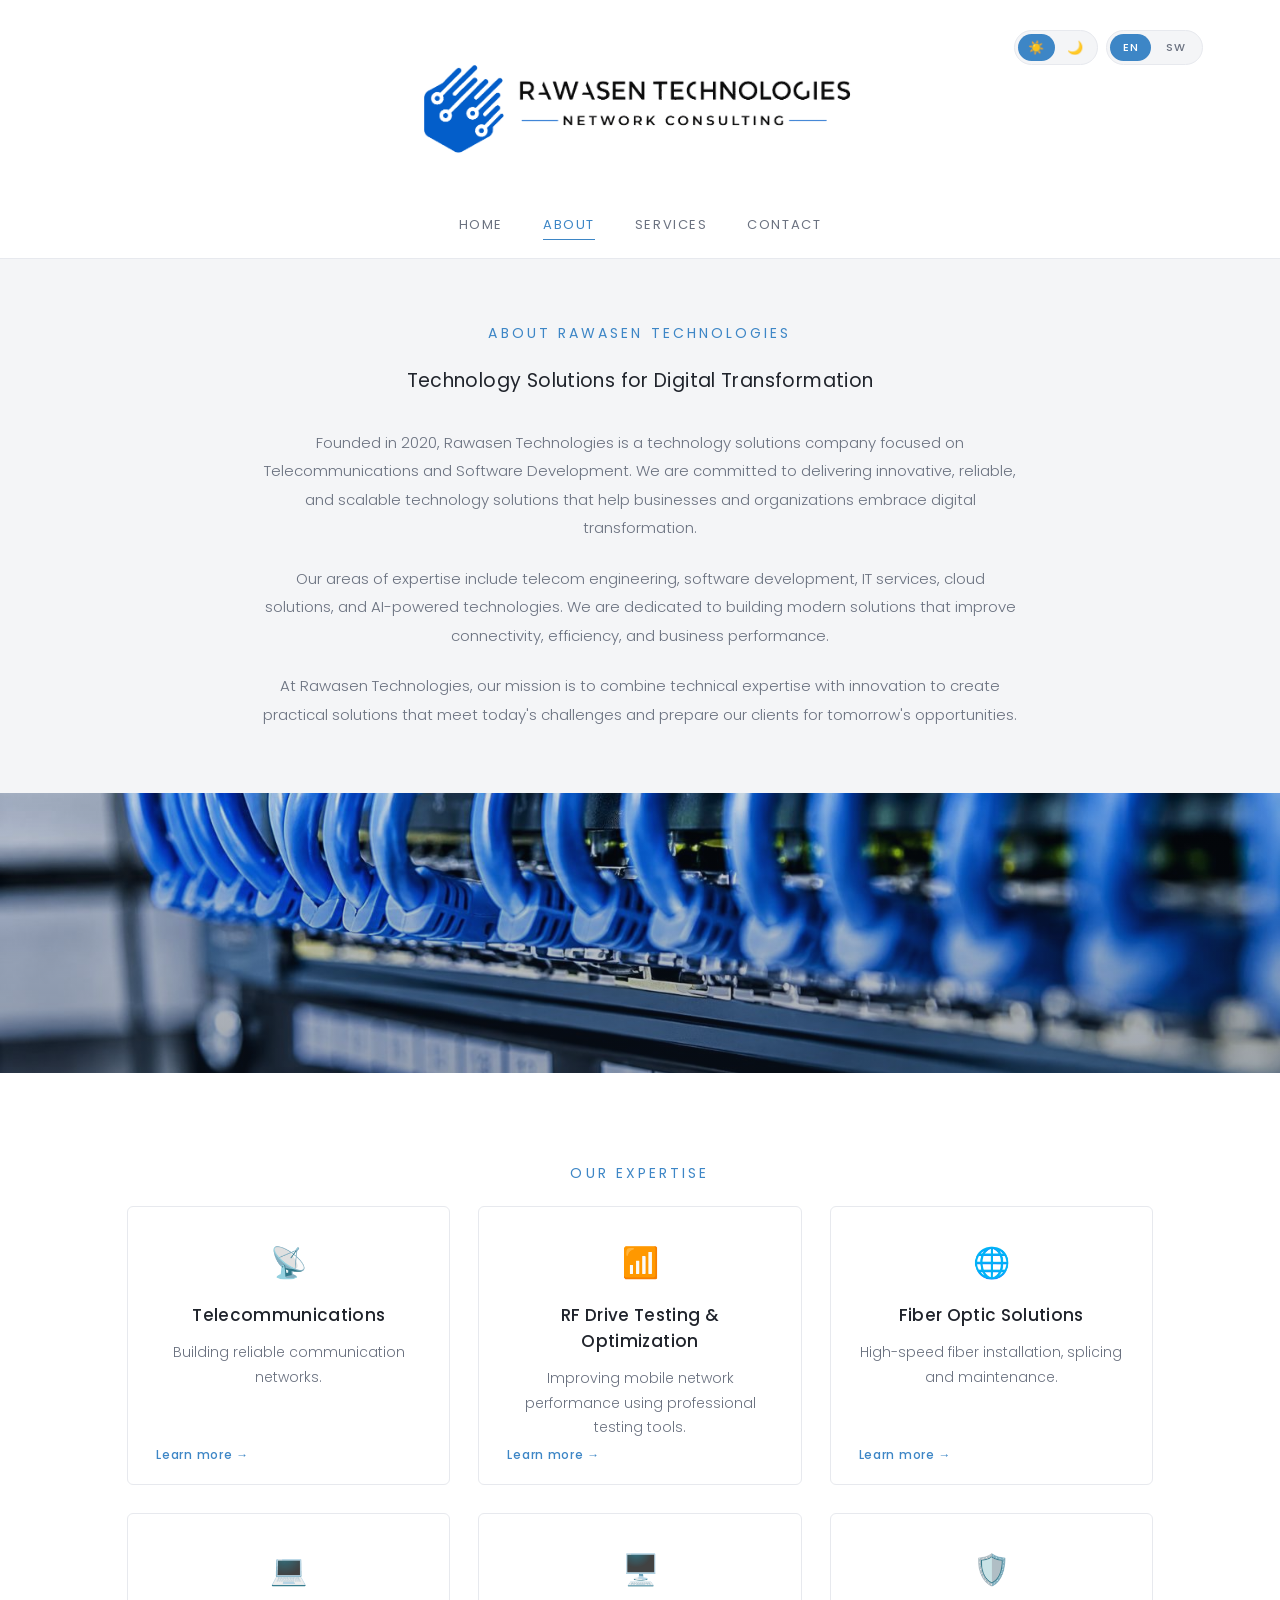
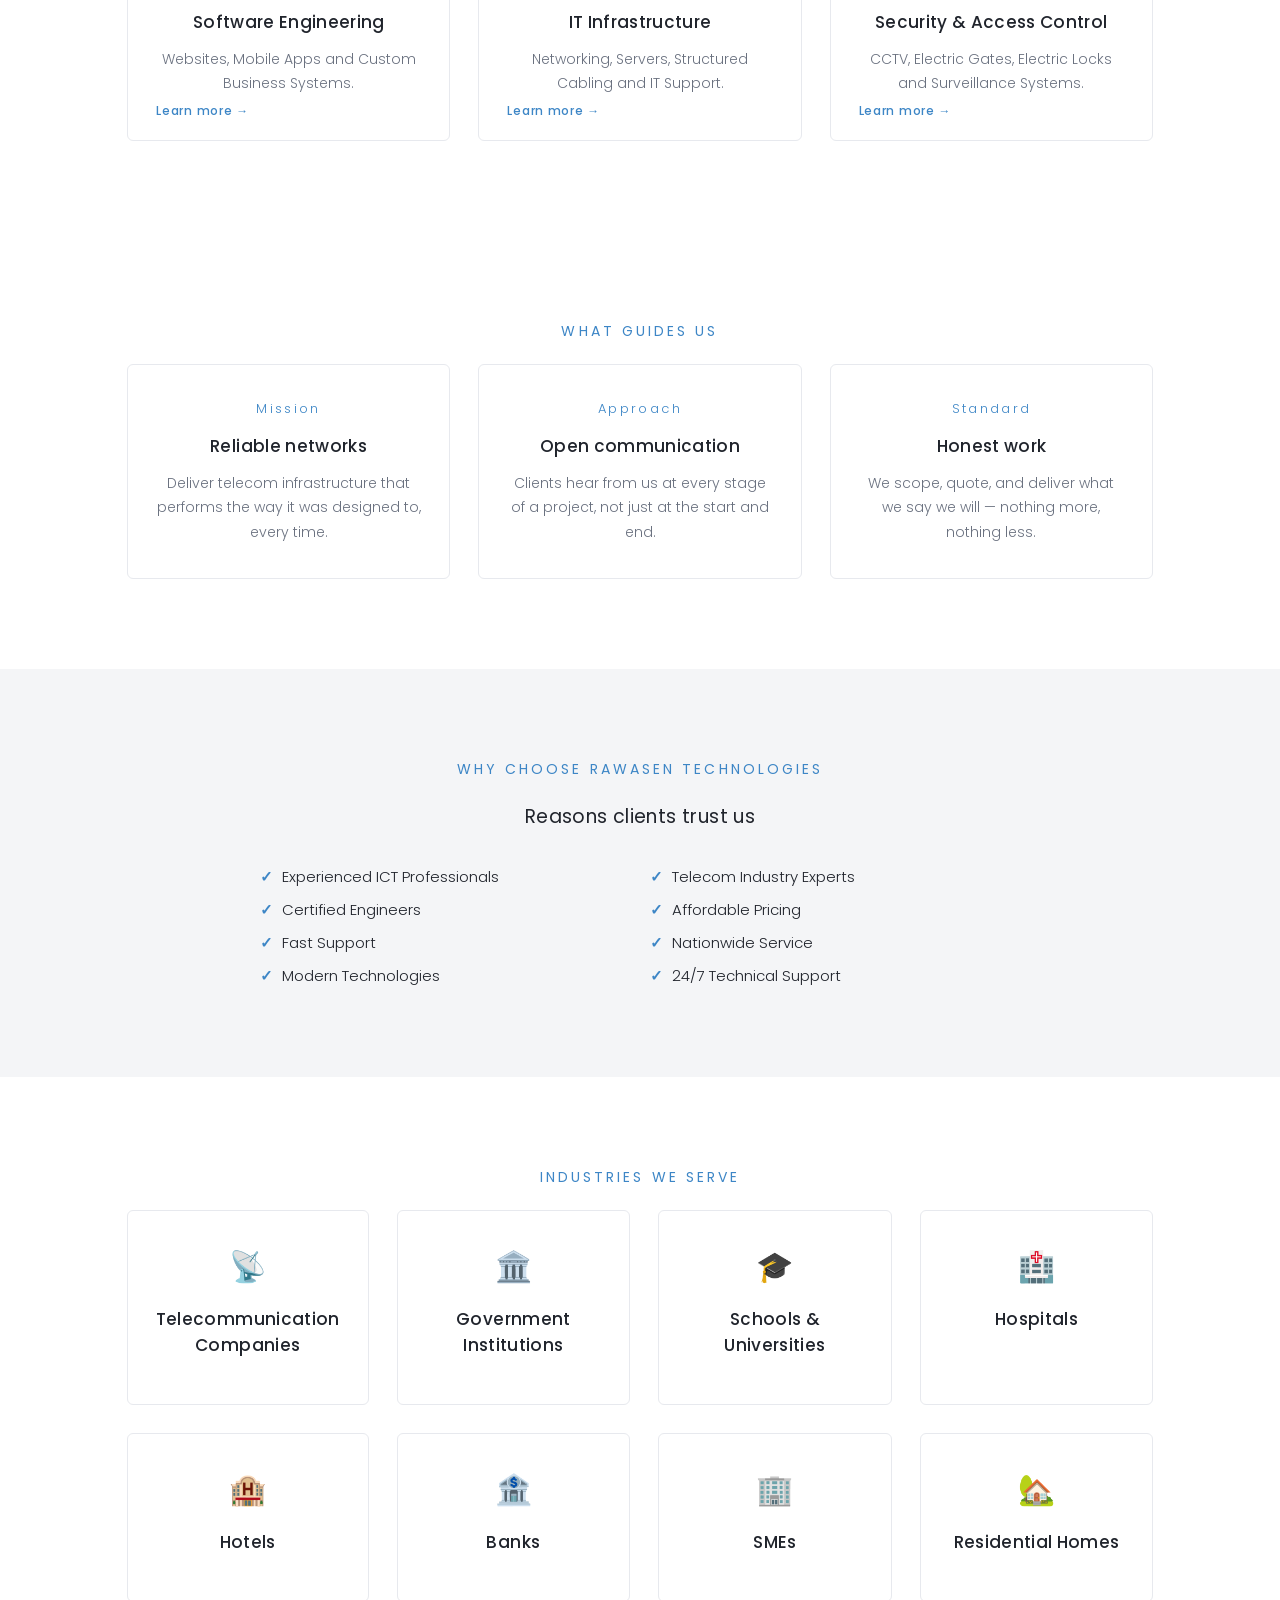
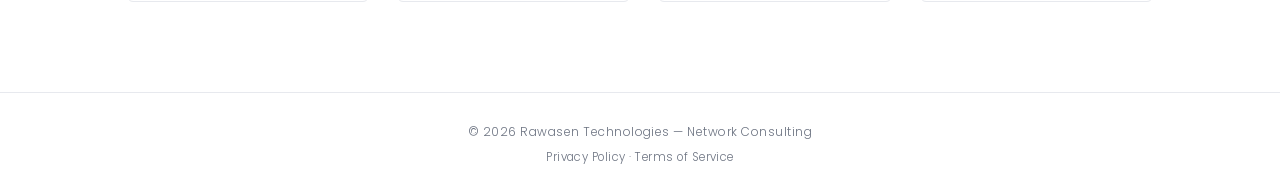
==== commit 18cbec9c: "Add files via upload" ====
--- a/about.html
+++ b/about.html
@@ -12,10 +12,16 @@
 <body>
 
 <header class="site">
-  <a href="index.html"><img class="logo" src="logo.png" alt="Rawasen Technologies"></a>
-  <div class="lang-toggle" id="langToggle">
-    <button type="button" class="lang-btn active" data-lang="en">EN</button>
-    <button type="button" class="lang-btn" data-lang="sw">SW</button>
+  <a href="index.html"><img class="logo" id="siteLogo" src="logo.png" data-light-src="logo.png" data-dark-src="logo-dark.png" alt="Rawasen Technologies"></a>
+  <div class="toolbar-toggles">
+    <div class="theme-toggle" id="themeToggle">
+      <button type="button" class="theme-btn active" data-theme-btn="light">☀️</button>
+      <button type="button" class="theme-btn" data-theme-btn="dark">🌙</button>
+    </div>
+    <div class="lang-toggle" id="langToggle">
+      <button type="button" class="lang-btn active" data-lang="en">EN</button>
+      <button type="button" class="lang-btn" data-lang="sw">SW</button>
+    </div>
   </div>
   <button type="button" class="menu-toggle" id="menuToggle" aria-label="Toggle menu" aria-expanded="false">
     <span></span><span></span><span></span>
@@ -396,6 +402,7 @@
 </script>
 
 <script src="menu.js"></script>
+<script src="theme.js"></script>
 <script src="lang.js"></script>
 </body>
 </html>
--- a/styles.css
+++ b/styles.css
@@ -13,6 +13,20 @@
   --max:1180px;
 }
 
+[data-theme="dark"]{
+  --white:#0b0f16;
+  --ink:#eef1f6;
+  --muted:#93a0b3;
+  --blue:#57a2e6;
+  --blue-deep:#0b1520;
+  --blue-mid:#79b3ea;
+  --line:#232b3a;
+  --panel:#121822;
+}
+
+html{ background:var(--white); transition:background-color .25s; }
+body{ transition:background-color .25s, color .25s; }
+
 *{ box-sizing:border-box; }
 html{ scroll-behavior:smooth; }
 body{
@@ -34,19 +48,25 @@
   position:relative;
 }
 
-/* ---- Language toggle ---- */
-.lang-toggle{
+/* ---- Toolbar (theme + language toggles) ---- */
+.toolbar-toggles{
   position:absolute;
   top:30px; right:6vw;
+  display:inline-flex;
+  gap:8px;
+  z-index:30;
+}
+.lang-toggle,
+.theme-toggle{
   display:inline-flex;
   gap:2px;
   background:var(--panel);
   border:1px solid var(--line);
   border-radius:20px;
   padding:3px;
-  z-index:30;
-}
-.lang-btn{
+}
+.lang-btn,
+.theme-btn{
   border:none;
   background:transparent;
   padding:5px 13px;
@@ -59,10 +79,13 @@
   font-family:'Poppins', sans-serif;
   transition:background .2s, color .2s;
 }
-.lang-btn.active{ background:var(--blue); color:#fff; }
+.theme-btn{ font-size:13px; padding:5px 10px; line-height:1; }
+.lang-btn.active,
+.theme-btn.active{ background:var(--blue); color:#fff; }
 @media (max-width:760px){
-  .lang-toggle{ top:20px; right:56px; padding:2px; }
+  .toolbar-toggles{ top:20px; right:56px; gap:4px; }
   .lang-btn{ padding:4px 9px; font-size:10px; }
+  .theme-btn{ padding:4px 7px; font-size:11px; }
 }
 header.site .logo{
   display:inline-block;
@@ -157,7 +180,7 @@
   width:100%;
 }
 .hero h1{
-  color:var(--white);
+  color:#fff;
   font-size:clamp(40px, 7vw, 76px);
   font-weight:300;
   letter-spacing:0.02em;
@@ -366,7 +389,7 @@
   margin-top:8px;
   padding:13px 30px;
   background:var(--blue);
-  color:var(--white);
+  color:#fff;
   border:none;
   border-radius:4px;
   font-family:'Poppins', sans-serif;
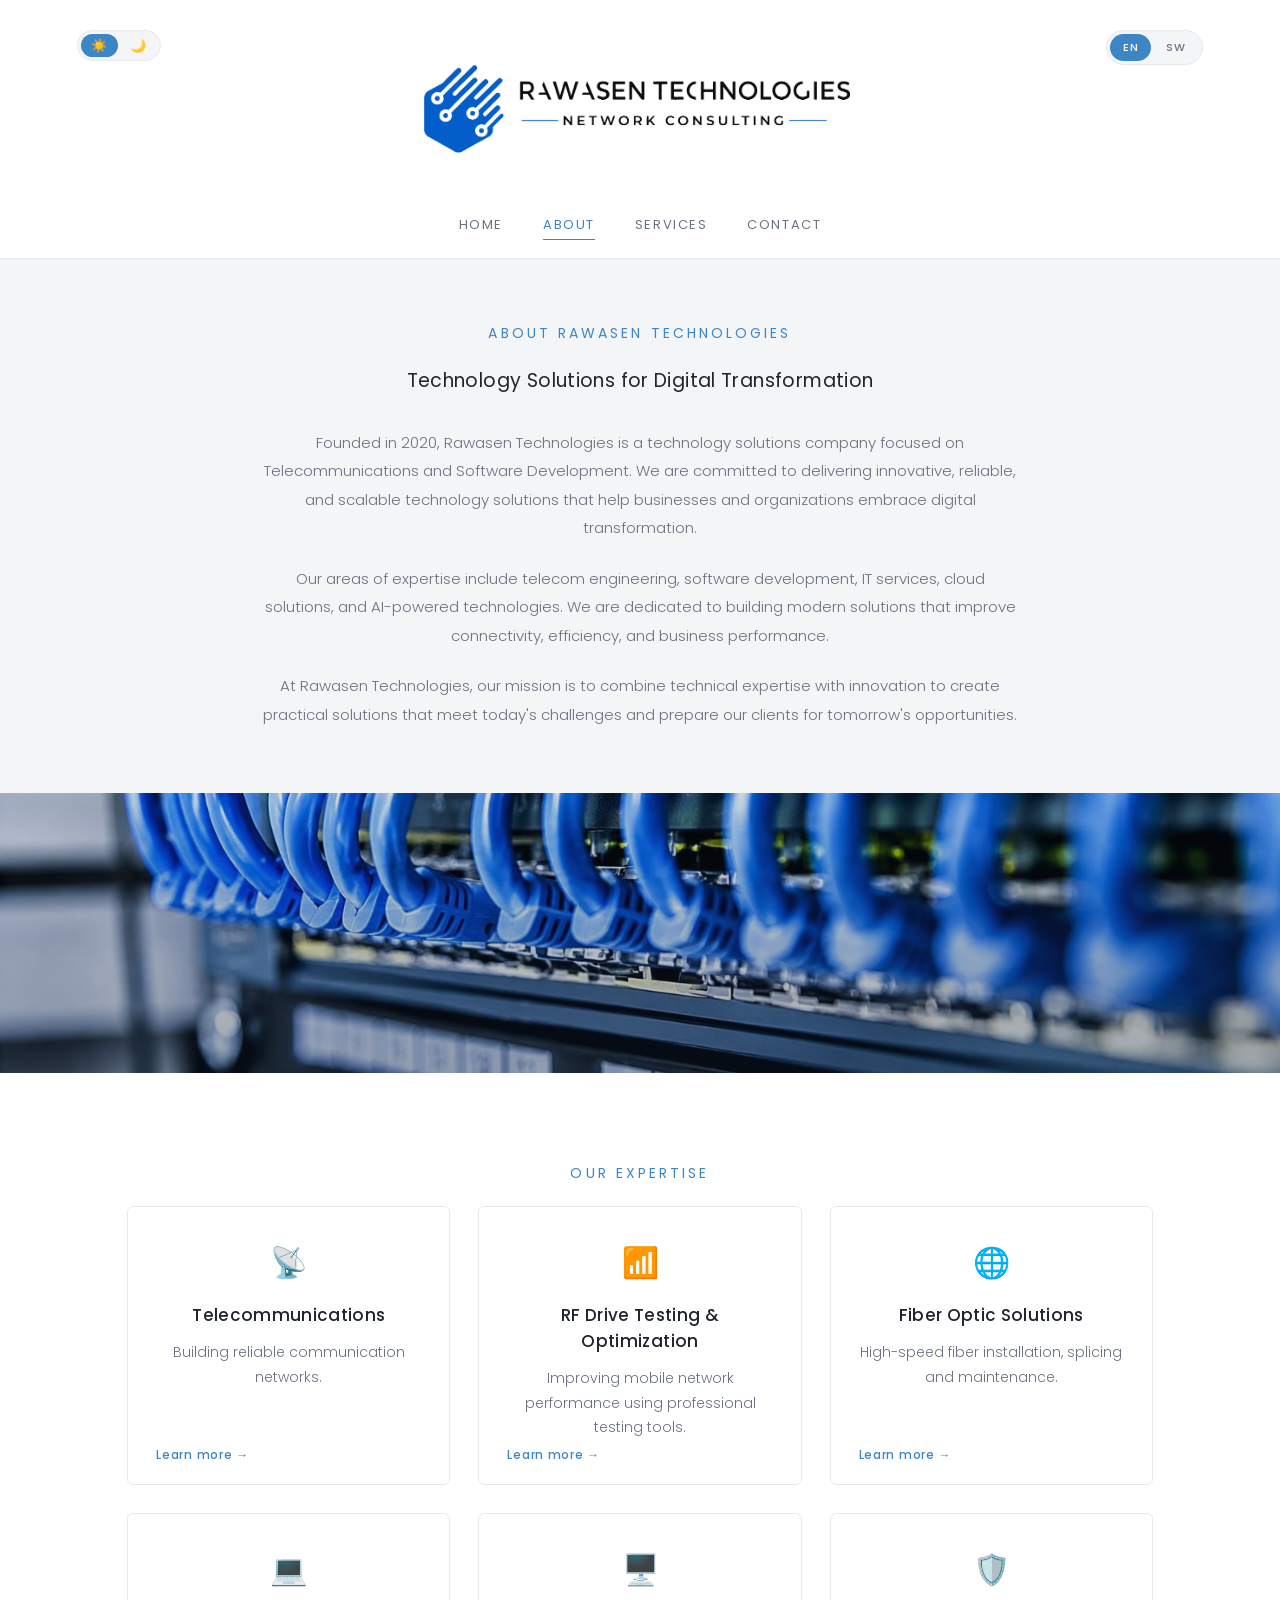
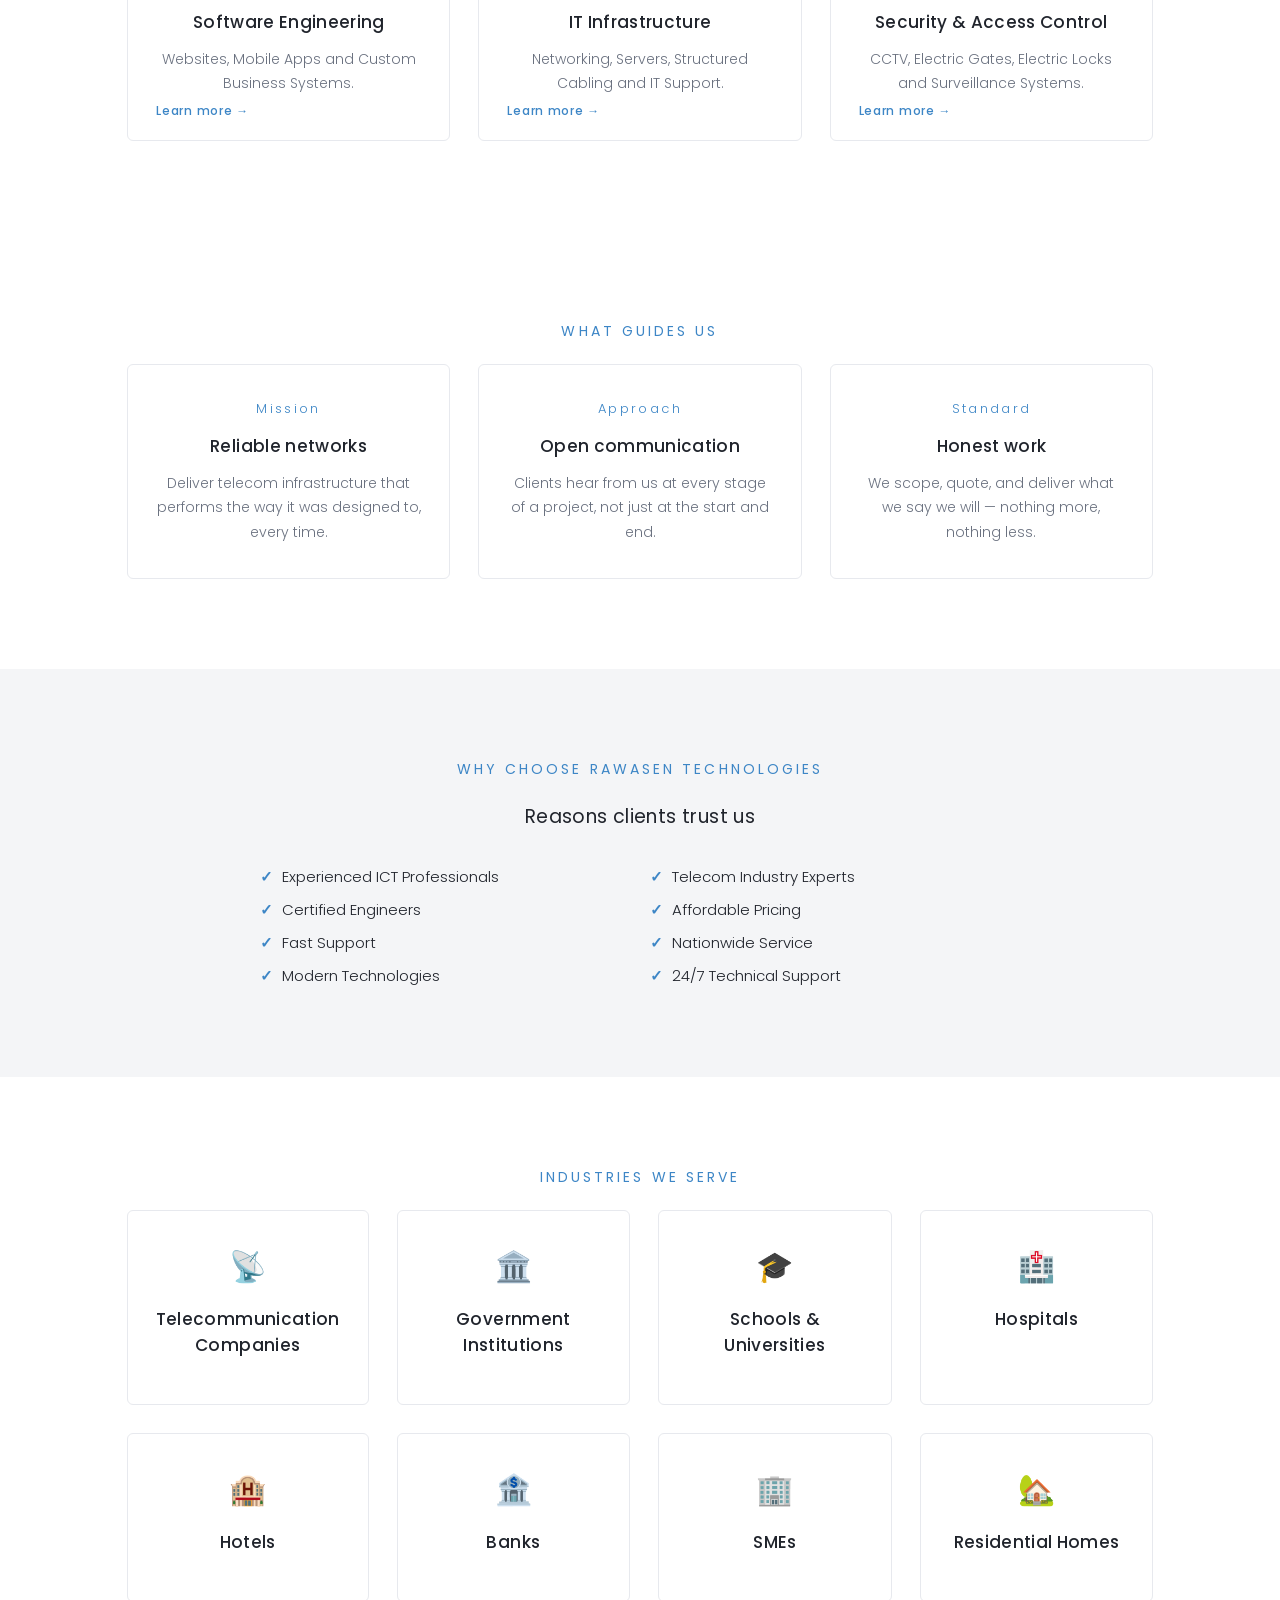
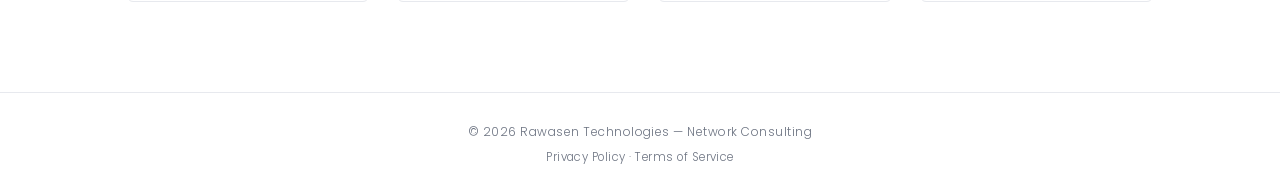
==== commit 64eb6260: "Add files via upload" ====
--- a/about.html
+++ b/about.html
@@ -13,15 +13,13 @@
 
 <header class="site">
   <a href="index.html"><img class="logo" id="siteLogo" src="logo.png" data-light-src="logo.png" data-dark-src="logo-dark.png" alt="Rawasen Technologies"></a>
-  <div class="toolbar-toggles">
-    <div class="theme-toggle" id="themeToggle">
-      <button type="button" class="theme-btn active" data-theme-btn="light">☀️</button>
-      <button type="button" class="theme-btn" data-theme-btn="dark">🌙</button>
-    </div>
-    <div class="lang-toggle" id="langToggle">
-      <button type="button" class="lang-btn active" data-lang="en">EN</button>
-      <button type="button" class="lang-btn" data-lang="sw">SW</button>
-    </div>
+  <div class="theme-toggle" id="themeToggle">
+    <button type="button" class="theme-btn active" data-theme-btn="light">☀️</button>
+    <button type="button" class="theme-btn" data-theme-btn="dark">🌙</button>
+  </div>
+  <div class="lang-toggle" id="langToggle">
+    <button type="button" class="lang-btn active" data-lang="en">EN</button>
+    <button type="button" class="lang-btn" data-lang="sw">SW</button>
   </div>
   <button type="button" class="menu-toggle" id="menuToggle" aria-label="Toggle menu" aria-expanded="false">
     <span></span><span></span><span></span>
--- a/styles.css
+++ b/styles.css
@@ -49,21 +49,27 @@
 }
 
 /* ---- Toolbar (theme + language toggles) ---- */
-.toolbar-toggles{
+.theme-toggle{
   position:absolute;
-  top:30px; right:6vw;
-  display:inline-flex;
-  gap:8px;
-  z-index:30;
-}
-.lang-toggle,
-.theme-toggle{
+  top:30px; left:6vw;
   display:inline-flex;
   gap:2px;
   background:var(--panel);
   border:1px solid var(--line);
   border-radius:20px;
   padding:3px;
+  z-index:30;
+}
+.lang-toggle{
+  position:absolute;
+  top:30px; right:6vw;
+  display:inline-flex;
+  gap:2px;
+  background:var(--panel);
+  border:1px solid var(--line);
+  border-radius:20px;
+  padding:3px;
+  z-index:30;
 }
 .lang-btn,
 .theme-btn{
@@ -83,9 +89,10 @@
 .lang-btn.active,
 .theme-btn.active{ background:var(--blue); color:#fff; }
 @media (max-width:760px){
-  .toolbar-toggles{ top:20px; right:56px; gap:4px; }
+  .theme-toggle{ top:64px; left:6vw; padding:2px; }
+  .theme-btn{ padding:4px 7px; font-size:11px; }
+  .lang-toggle{ top:20px; right:56px; padding:2px; }
   .lang-btn{ padding:4px 9px; font-size:10px; }
-  .theme-btn{ padding:4px 7px; font-size:11px; }
 }
 header.site .logo{
   display:inline-block;
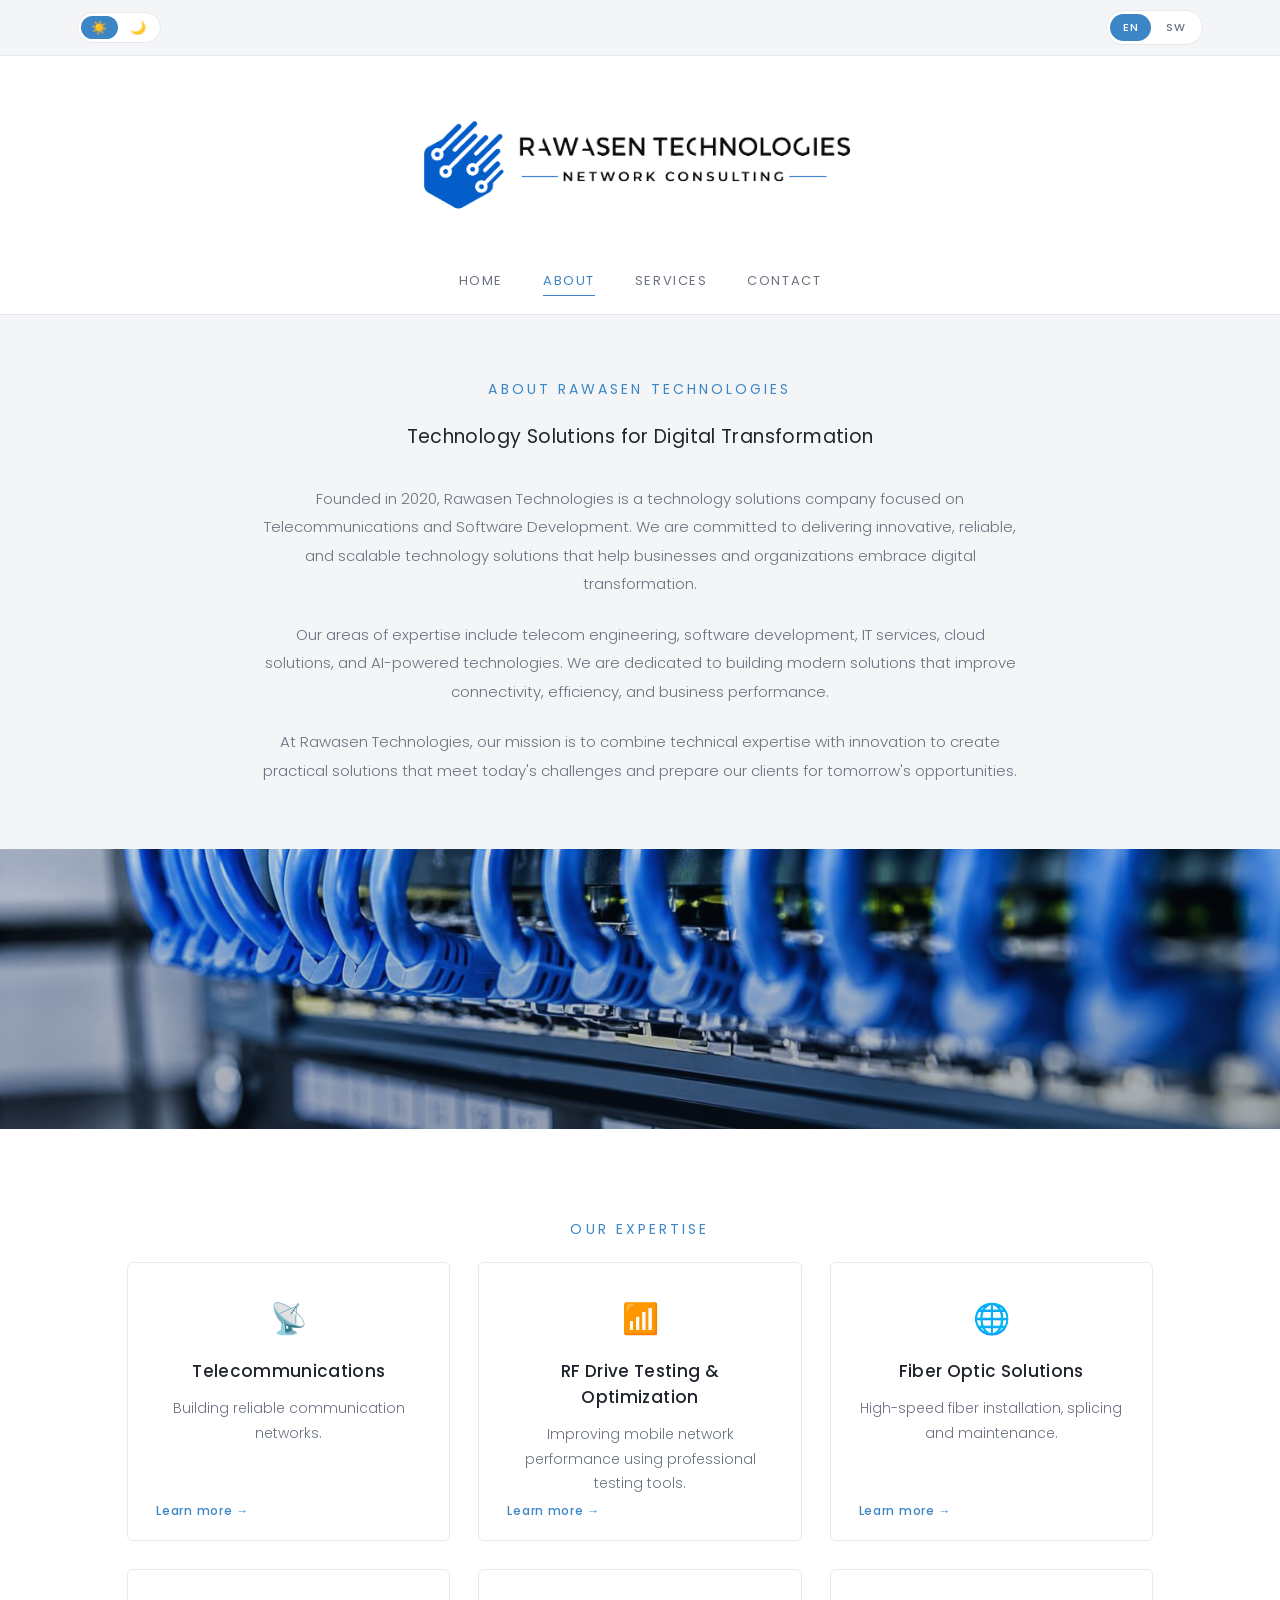
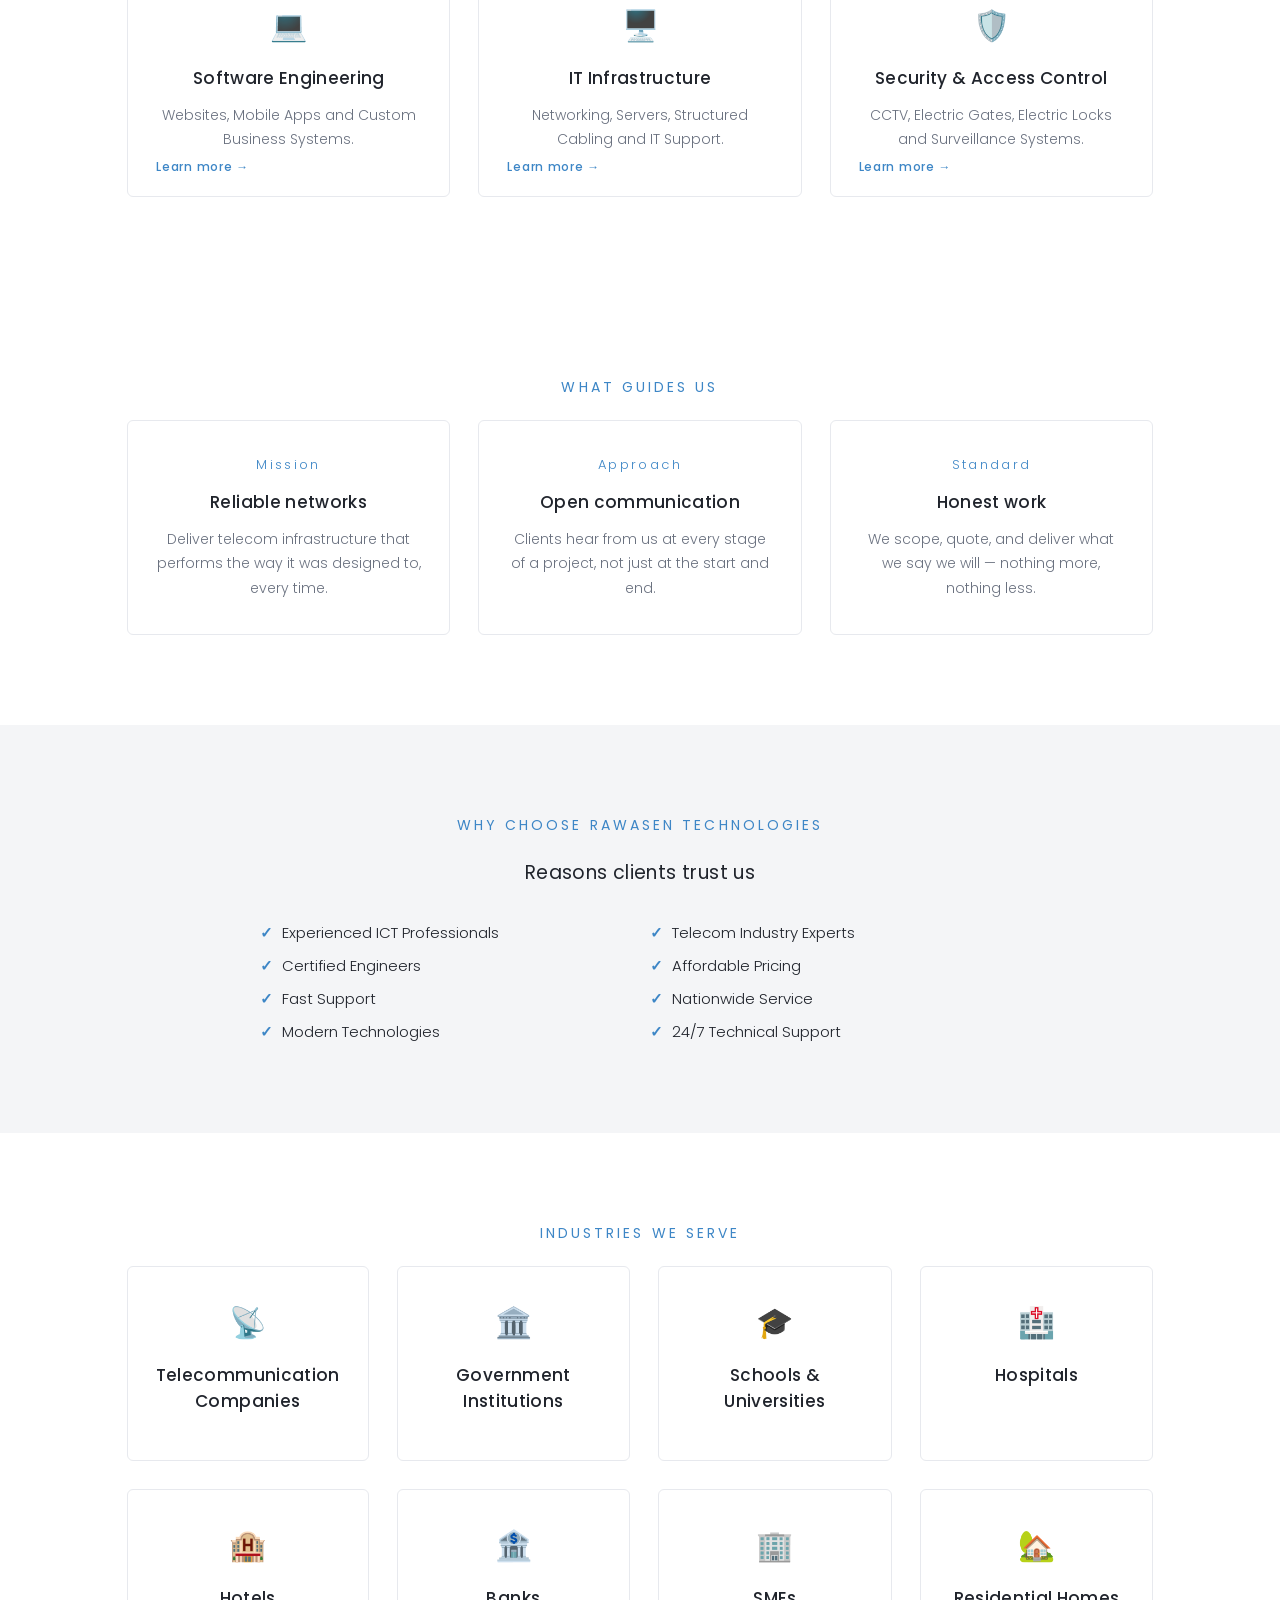
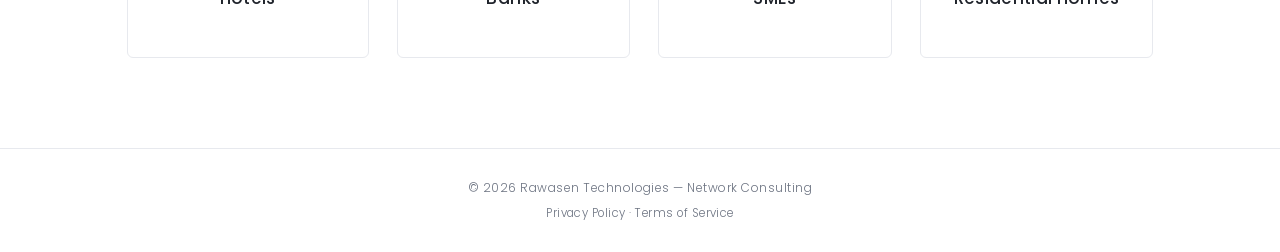
==== commit 34b54ee0: "Add files via upload" ====
--- a/about.html
+++ b/about.html
@@ -11,8 +11,7 @@
 </head>
 <body>
 
-<header class="site">
-  <a href="index.html"><img class="logo" id="siteLogo" src="logo.png" data-light-src="logo.png" data-dark-src="logo-dark.png" alt="Rawasen Technologies"></a>
+<div class="top-bar">
   <div class="theme-toggle" id="themeToggle">
     <button type="button" class="theme-btn active" data-theme-btn="light">☀️</button>
     <button type="button" class="theme-btn" data-theme-btn="dark">🌙</button>
@@ -21,6 +20,10 @@
     <button type="button" class="lang-btn active" data-lang="en">EN</button>
     <button type="button" class="lang-btn" data-lang="sw">SW</button>
   </div>
+</div>
+
+<header class="site">
+  <a href="index.html"><img class="logo" id="siteLogo" src="logo.png" data-light-src="logo.png" data-dark-src="logo-dark.png" alt="Rawasen Technologies"></a>
   <button type="button" class="menu-toggle" id="menuToggle" aria-label="Toggle menu" aria-expanded="false">
     <span></span><span></span><span></span>
   </button>
--- a/styles.css
+++ b/styles.css
@@ -48,28 +48,23 @@
   position:relative;
 }
 
-/* ---- Toolbar (theme + language toggles) ---- */
-.theme-toggle{
-  position:absolute;
-  top:30px; left:6vw;
+/* ---- Top utility bar (theme + language toggles) ---- */
+.top-bar{
+  display:flex;
+  justify-content:space-between;
+  align-items:center;
+  padding:10px 6vw;
+  background:var(--panel);
+  border-bottom:1px solid var(--line);
+}
+.theme-toggle,
+.lang-toggle{
   display:inline-flex;
   gap:2px;
-  background:var(--panel);
+  background:var(--white);
   border:1px solid var(--line);
   border-radius:20px;
   padding:3px;
-  z-index:30;
-}
-.lang-toggle{
-  position:absolute;
-  top:30px; right:6vw;
-  display:inline-flex;
-  gap:2px;
-  background:var(--panel);
-  border:1px solid var(--line);
-  border-radius:20px;
-  padding:3px;
-  z-index:30;
 }
 .lang-btn,
 .theme-btn{
@@ -89,9 +84,8 @@
 .lang-btn.active,
 .theme-btn.active{ background:var(--blue); color:#fff; }
 @media (max-width:760px){
-  .theme-toggle{ top:64px; left:6vw; padding:2px; }
+  .top-bar{ padding:8px 6vw; }
   .theme-btn{ padding:4px 7px; font-size:11px; }
-  .lang-toggle{ top:20px; right:56px; padding:2px; }
   .lang-btn{ padding:4px 9px; font-size:10px; }
 }
 header.site .logo{
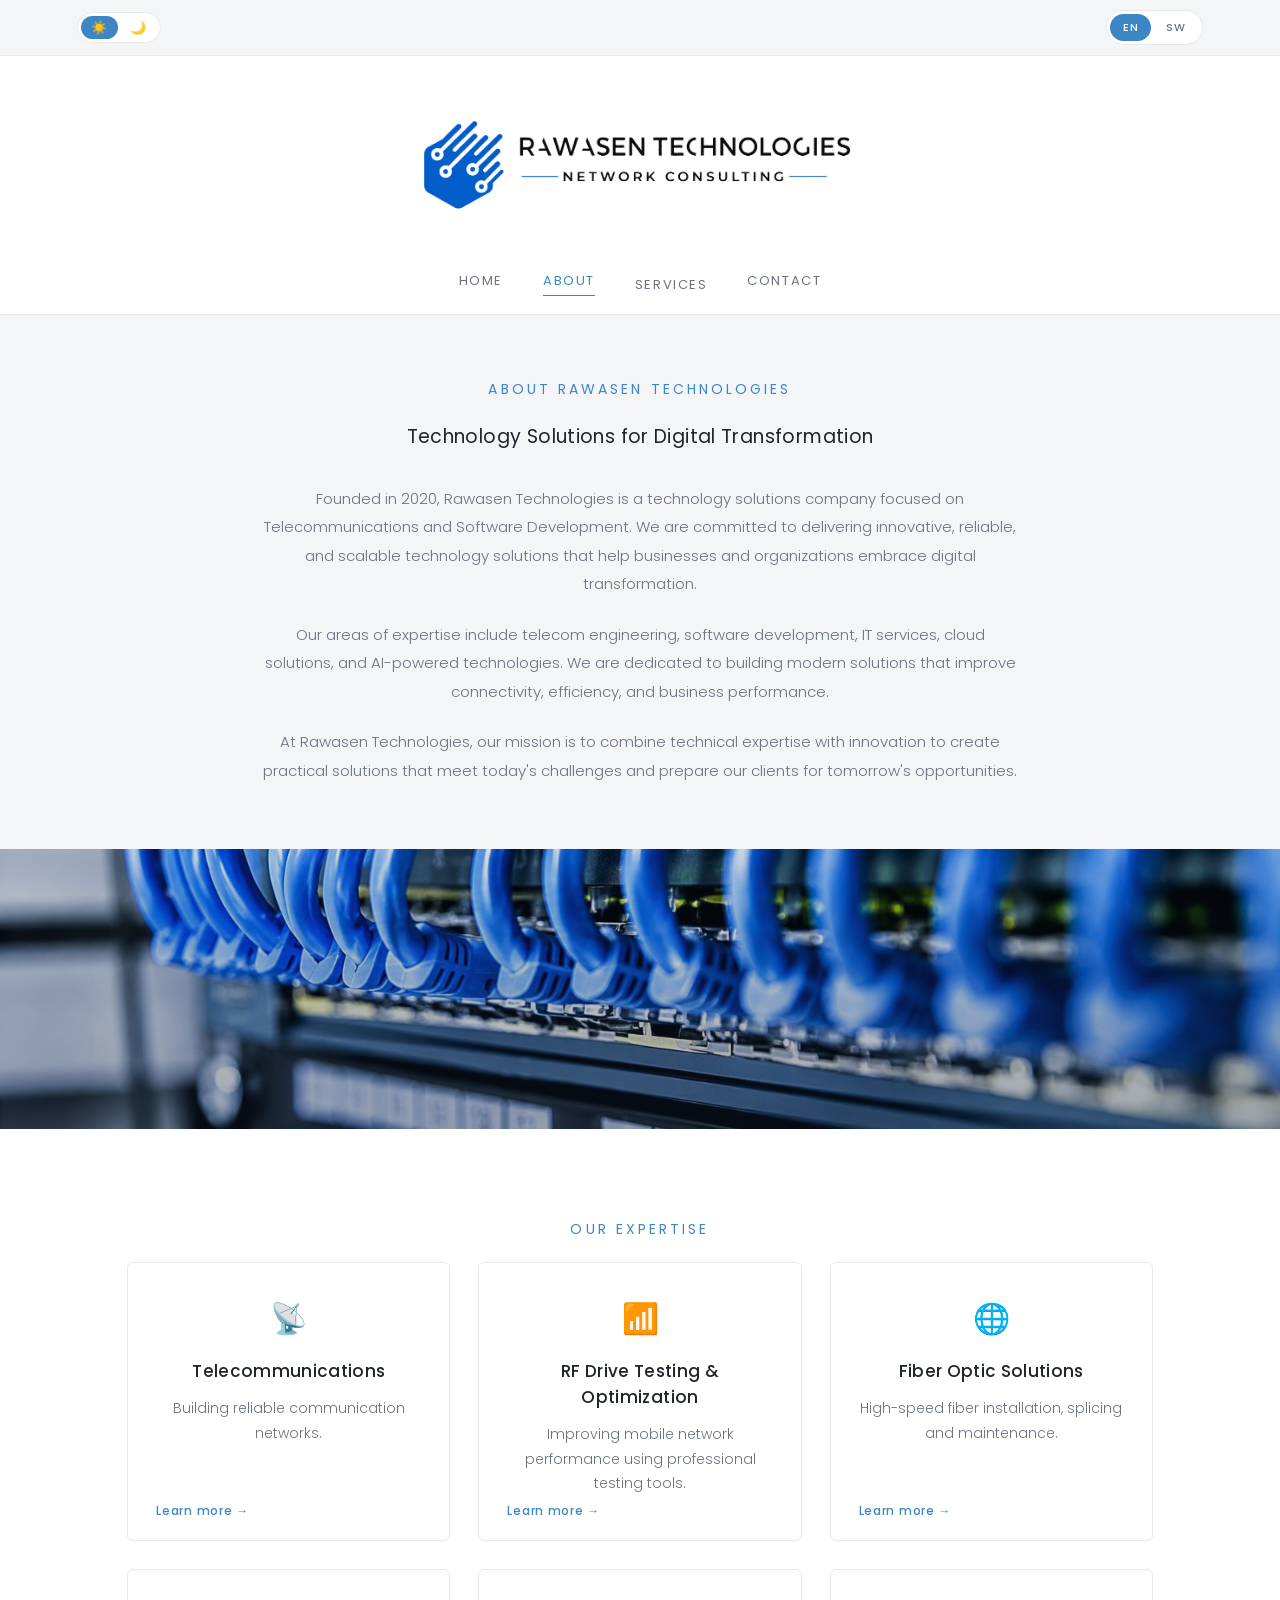
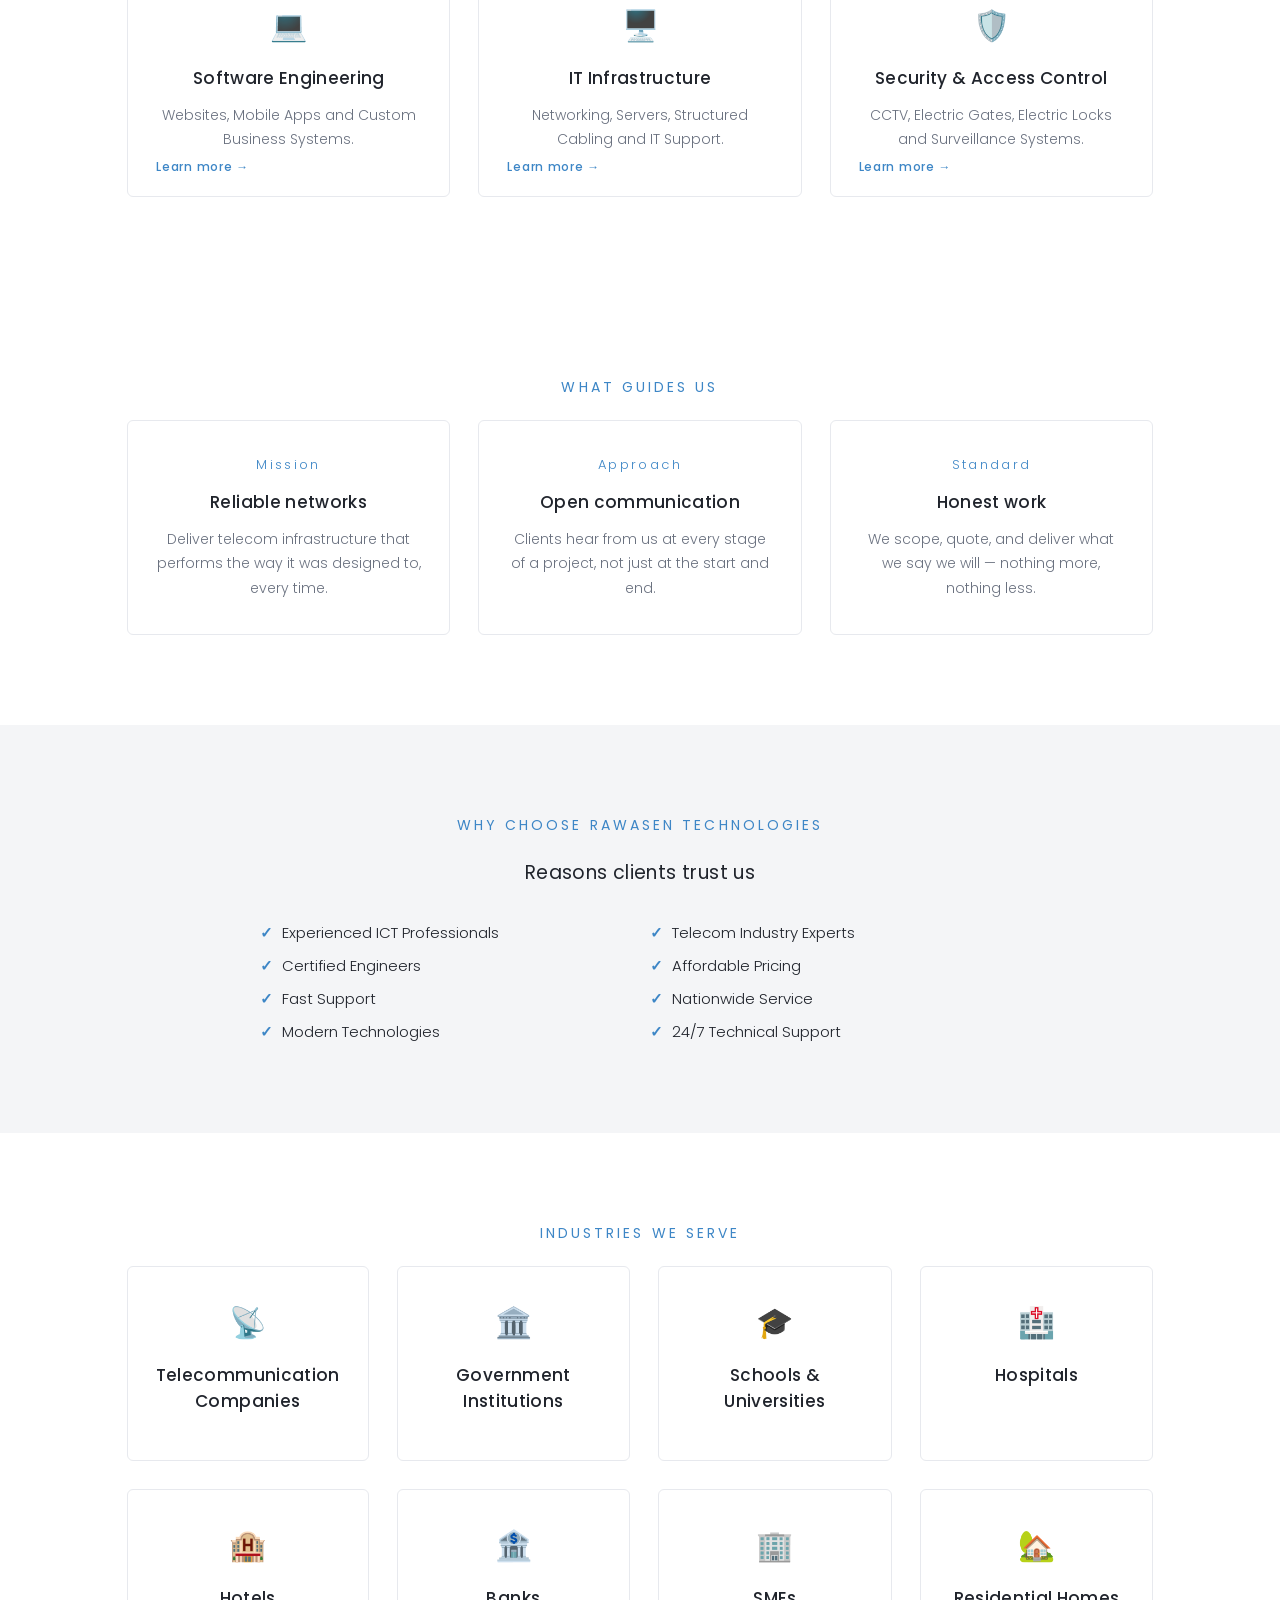
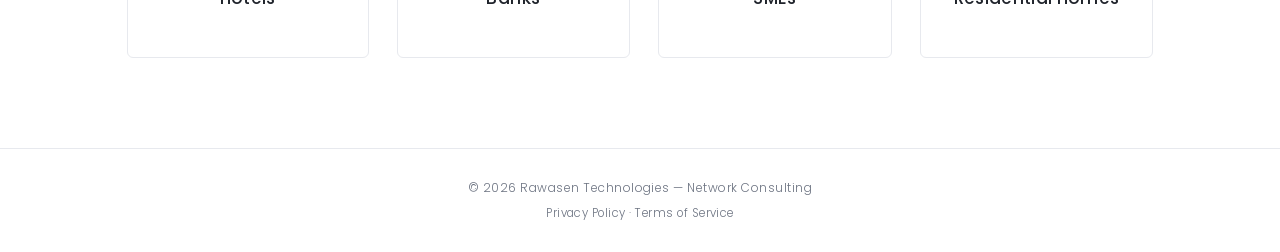
==== commit 3ccffe42: "Add files via upload" ====
--- a/about.html
+++ b/about.html
@@ -30,7 +30,18 @@
   <nav class="primary">
     <a href="index.html" data-sw="Nyumbani">Home</a>
     <a href="about.html" aria-current="page" data-sw="Kuhusu">About</a>
-    <a href="services.html" data-sw="Huduma">Services</a>
+    <div class="nav-item">
+      <div class="nav-item-row">
+        <a href="services.html" data-sw="Huduma">Services</a>
+        <button type="button" class="submenu-toggle" aria-label="Toggle services submenu" aria-expanded="false">▾</button>
+      </div>
+      <div class="submenu">
+        <a href="services.html#telecom" data-sw="📡 Mawasiliano">📡 Telecommunications</a>
+        <a href="services.html#software" data-sw="💻 Uendelezaji wa Programu">💻 Software Development</a>
+        <a href="services.html#it" data-sw="🖥️ Suluhisho za IT">🖥️ IT Solutions</a>
+        <a href="services.html#security" data-sw="🛡️ Mifumo ya Ulinzi">🛡️ Security Systems</a>
+      </div>
+    </div>
     <a href="contact.html" data-sw="Wasiliana Nasi">Contact</a>
   </nav>
 </header>
--- a/styles.css
+++ b/styles.css
@@ -105,11 +105,12 @@
 .menu-toggle{
   display:none;
   position:absolute;
-  top:26px; right:6vw;
-  width:34px; height:30px;
+  top:50%; right:6vw;
+  transform:translateY(-50%);
+  width:22px; height:16px;
   background:none; border:none; cursor:pointer;
   flex-direction:column; justify-content:space-between;
-  padding:4px 2px;
+  padding:0;
   z-index:20;
 }
 .menu-toggle span{
@@ -118,9 +119,9 @@
   border-radius:2px;
   transition:transform .25s, opacity .25s;
 }
-.menu-toggle.open span:nth-child(1){ transform:translateY(9px) rotate(45deg); }
+.menu-toggle.open span:nth-child(1){ transform:translateY(7px) rotate(45deg); }
 .menu-toggle.open span:nth-child(2){ opacity:0; }
-.menu-toggle.open span:nth-child(3){ transform:translateY(-9px) rotate(-45deg); }
+.menu-toggle.open span:nth-child(3){ transform:translateY(-7px) rotate(-45deg); }
 
 @media (max-width:760px){
   header.site{
@@ -143,6 +144,52 @@
   nav.primary.open{ display:flex; }
   nav.primary a{ padding:12px 0; width:100%; border-bottom:1px solid var(--line); }
   nav.primary a:last-child{ border-bottom:none; }
+
+  /* Services submenu (mobile only) */
+  nav.primary .nav-item{
+    width:100%;
+    border-bottom:1px solid var(--line);
+  }
+  nav.primary .nav-item-row{
+    display:flex;
+    align-items:center;
+    justify-content:space-between;
+  }
+  nav.primary .nav-item-row a{
+    border-bottom:none;
+    flex:1;
+  }
+  .submenu-toggle{
+    background:none;
+    border:none;
+    color:var(--muted);
+    font-size:14px;
+    padding:12px 4px;
+    cursor:pointer;
+    transition:transform .25s, color .2s;
+  }
+  .submenu-toggle.open{
+    transform:rotate(180deg);
+    color:var(--blue);
+  }
+  .submenu{
+    display:none;
+    flex-direction:column;
+    padding:0 0 10px 14px;
+  }
+  .submenu.open{ display:flex; }
+  .submenu a{
+    padding:9px 0 !important;
+    border-bottom:none !important;
+    font-size:12px !important;
+    letter-spacing:0.06em !important;
+    color:var(--muted);
+  }
+  .submenu a:hover{ color:var(--blue); }
+}
+@media (min-width:761px){
+  .submenu-toggle{ display:none; }
+  .submenu{ display:none !important; }
 }
 nav.primary a{
   font-size:13px;
@@ -560,6 +607,7 @@
 .service-block{
   padding:70px 6vw;
   border-bottom:1px solid var(--line);
+  scroll-margin-top:20px;
 }
 .service-block.alt{ background:var(--panel); }
 .service-block-inner{ max-width:var(--max); margin:0 auto; }
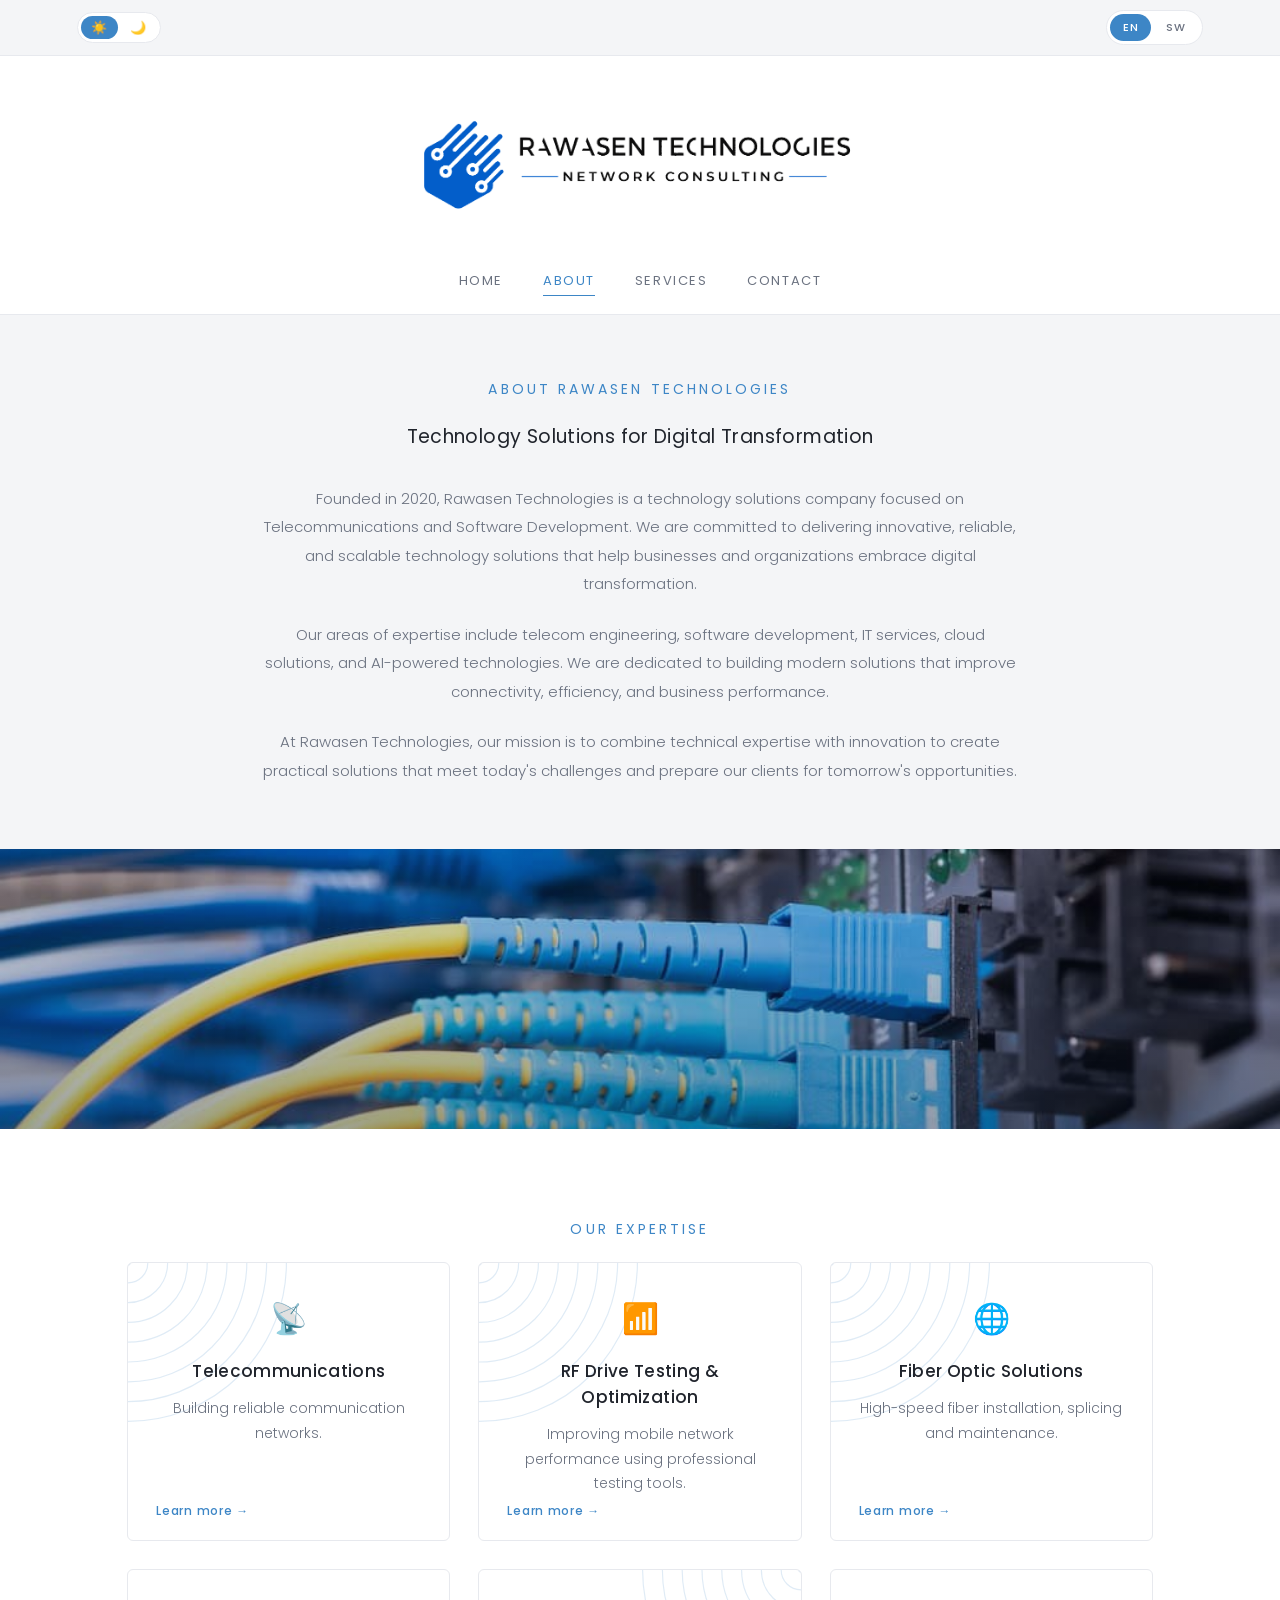
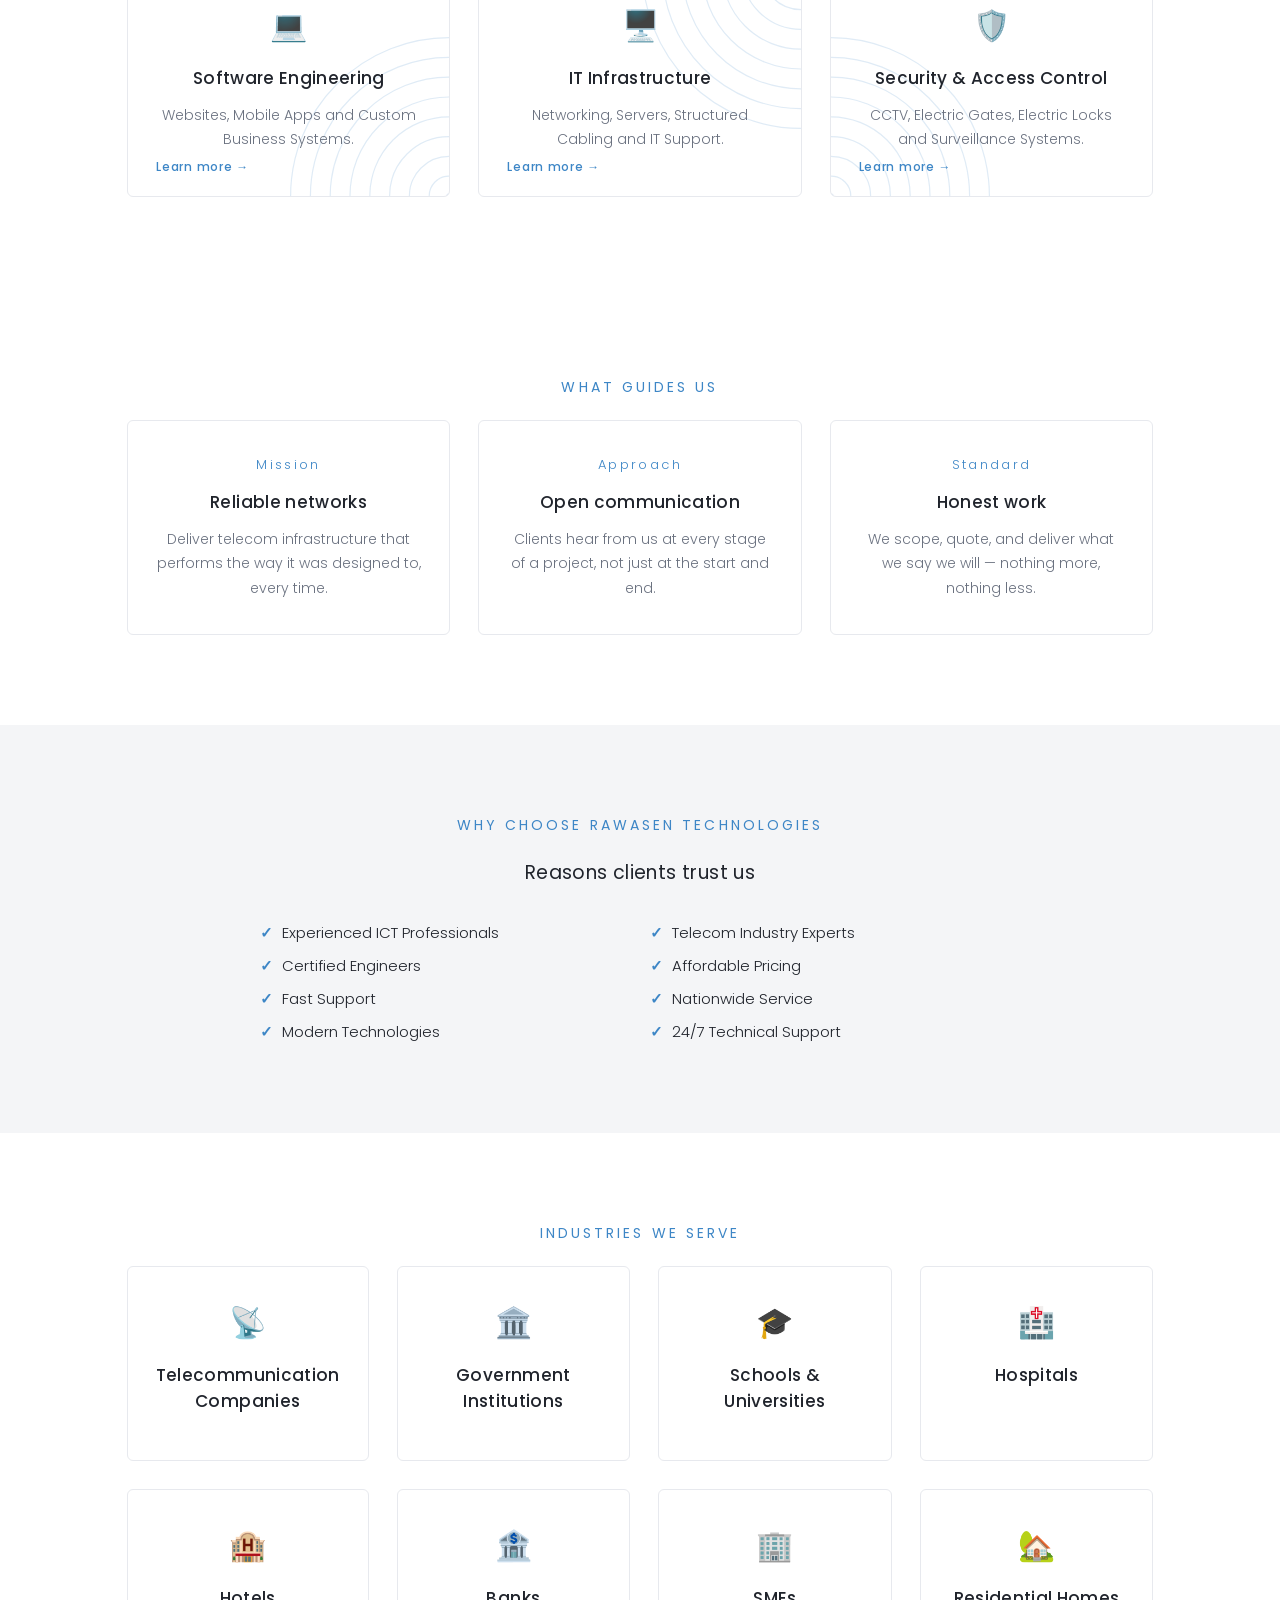
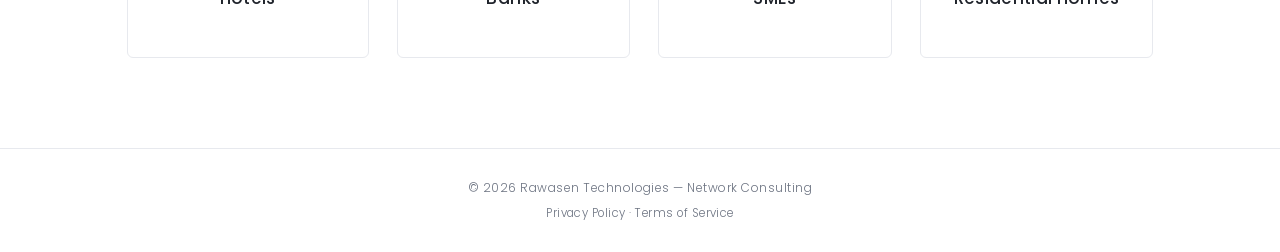
==== commit 54534e8a: "Add files via upload" ====
--- a/about.html
+++ b/about.html
@@ -7,6 +7,8 @@
 <link rel="icon" type="image/png" sizes="32x32" href="favicon-32.png">
 <link rel="icon" type="image/png" sizes="16x16" href="favicon-16.png">
 <link rel="apple-touch-icon" href="favicon-180.png">
+<link rel="preload" href="logo.png" as="image">
+<link rel="preload" href="logo-dark.png" as="image">
 <link rel="stylesheet" href="styles.css">
 </head>
 <body>
@@ -24,9 +26,6 @@
 
 <header class="site">
   <a href="index.html"><img class="logo" id="siteLogo" src="logo.png" data-light-src="logo.png" data-dark-src="logo-dark.png" alt="Rawasen Technologies"></a>
-  <button type="button" class="menu-toggle" id="menuToggle" aria-label="Toggle menu" aria-expanded="false">
-    <span></span><span></span><span></span>
-  </button>
   <nav class="primary">
     <a href="index.html" data-sw="Nyumbani">Home</a>
     <a href="about.html" aria-current="page" data-sw="Kuhusu">About</a>
--- a/styles.css
+++ b/styles.css
@@ -14,14 +14,14 @@
 }
 
 [data-theme="dark"]{
-  --white:#0b0f16;
+  --white:#0a1128;
   --ink:#eef1f6;
   --muted:#93a0b3;
   --blue:#57a2e6;
   --blue-deep:#0b1520;
   --blue-mid:#79b3ea;
-  --line:#232b3a;
-  --panel:#121822;
+  --line:#22314f;
+  --panel:#0f1e33;
 }
 
 html{ background:var(--white); transition:background-color .25s; }
@@ -97,93 +97,80 @@
   margin-top:18px;
   display:flex;
   justify-content:center;
+  align-items:center;
   gap:40px;
   padding-bottom:18px;
 }
-
-/* ---- Hamburger menu (mobile) ---- */
-.menu-toggle{
-  display:none;
-  position:absolute;
-  top:50%; right:6vw;
-  transform:translateY(-50%);
-  width:22px; height:16px;
-  background:none; border:none; cursor:pointer;
-  flex-direction:column; justify-content:space-between;
-  padding:0;
-  z-index:20;
-}
-.menu-toggle span{
-  display:block; width:100%; height:2px;
-  background:var(--blue);
-  border-radius:2px;
-  transition:transform .25s, opacity .25s;
-}
-.menu-toggle.open span:nth-child(1){ transform:translateY(7px) rotate(45deg); }
-.menu-toggle.open span:nth-child(2){ opacity:0; }
-.menu-toggle.open span:nth-child(3){ transform:translateY(-7px) rotate(-45deg); }
+nav.primary .nav-item{
+  display:flex;
+  align-items:center;
+}
+nav.primary .nav-item-row{
+  display:flex;
+  align-items:center;
+  gap:3px;
+}
 
 @media (max-width:760px){
   header.site{
-    display:flex; align-items:center; justify-content:space-between;
-    text-align:left; padding:18px 6vw; position:relative;
-  }
-  header.site .logo{ width:220px; }
-  .menu-toggle{ display:flex; }
+    display:flex; flex-direction:column; align-items:center;
+    text-align:center; padding:20px 5vw 0; position:relative;
+  }
+  header.site .logo{ width:190px; margin-bottom:2px; }
+
   nav.primary{
-    display:none;
-    position:absolute; top:100%; left:0; right:0;
-    flex-direction:column; align-items:flex-start; gap:0;
-    background:var(--white);
-    border-top:1px solid var(--line);
-    border-bottom:1px solid var(--line);
-    box-shadow:0 12px 24px rgba(0,0,0,0.08);
-    padding:8px 6vw 14px;
-    margin-top:0;
-  }
-  nav.primary.open{ display:flex; }
-  nav.primary a{ padding:12px 0; width:100%; border-bottom:1px solid var(--line); }
-  nav.primary a:last-child{ border-bottom:none; }
-
-  /* Services submenu (mobile only) */
-  nav.primary .nav-item{
-    width:100%;
-    border-bottom:1px solid var(--line);
-  }
+    display:flex;
+    flex-wrap:wrap;
+    justify-content:center;
+    align-items:center;
+    gap:8px 20px;
+    padding:14px 4vw 18px;
+    margin-top:2px;
+  }
+  nav.primary a{
+    padding:4px 0;
+    width:auto;
+    border-bottom:1px solid transparent;
+    font-size:11.5px;
+  }
+
+  /* Services item + tap-open dropdown (mobile) */
+  nav.primary .nav-item{ position:relative; }
   nav.primary .nav-item-row{
-    display:flex;
-    align-items:center;
-    justify-content:space-between;
-  }
-  nav.primary .nav-item-row a{
-    border-bottom:none;
-    flex:1;
-  }
+    display:flex; align-items:center; gap:3px;
+  }
+  nav.primary .nav-item-row a{ border-bottom:1px solid transparent; }
   .submenu-toggle{
-    background:none;
-    border:none;
-    color:var(--muted);
-    font-size:14px;
-    padding:12px 4px;
-    cursor:pointer;
+    background:none; border:none; color:var(--muted);
+    font-size:9px; padding:4px 2px; cursor:pointer;
+    line-height:1;
     transition:transform .25s, color .2s;
   }
-  .submenu-toggle.open{
-    transform:rotate(180deg);
-    color:var(--blue);
-  }
+  .submenu-toggle.open{ transform:rotate(180deg); color:var(--blue); }
   .submenu{
     display:none;
+    position:absolute; top:100%; left:50%;
+    transform:translateX(-50%);
     flex-direction:column;
-    padding:0 0 10px 14px;
+    background:var(--white);
+    border:1px solid var(--line);
+    border-radius:8px;
+    box-shadow:0 14px 30px rgba(0,0,0,0.16);
+    padding:8px 16px;
+    margin-top:10px;
+    min-width:215px;
+    z-index:30;
+    gap:2px;
   }
   .submenu.open{ display:flex; }
   .submenu a{
-    padding:9px 0 !important;
+    padding:8px 2px !important;
     border-bottom:none !important;
-    font-size:12px !important;
-    letter-spacing:0.06em !important;
+    font-size:11.5px !important;
+    letter-spacing:0.05em !important;
     color:var(--muted);
+    text-align:left;
+    white-space:nowrap;
   }
   .submenu a:hover{ color:var(--blue); }
 }
@@ -253,10 +240,8 @@
   animation:beaconBlink 1.6s infinite;
   pointer-events:none;
   z-index:2;
-}
-.beacon-1{ left:45.07%; top:8.31%; }
-.beacon-2{ left:48.59%; top:12.47%; animation-delay:0.4s; }
-.beacon-3{ left:52.83%; top:7.29%; animation-delay:0.8s; }
+  visibility:hidden;
+}
 @keyframes beaconBlink{
   0%, 35%{ opacity:1; }
   45%, 85%{ opacity:0.05; }
@@ -340,6 +325,84 @@
     url('about-photo.jpg');
   background-size:cover;
   background-position:center 40%;
+}
+.photo-band.pb-services{
+  background:
+    linear-gradient(180deg, rgba(15,30,51,0.15), rgba(15,30,51,0.4)),
+    url('services-photo.jpg');
+  background-size:cover;
+  background-position:center 55%;
+}
+html[data-theme="dark"] .photo-band.pb-services{
+  background-image:
+    linear-gradient(180deg, rgba(15,30,51,0.15), rgba(15,30,51,0.4)),
+    url('services-photo-dark.jpg');
+}
+
+/* ---- Services page hero (intro section with tower background) ---- */
+.services-hero{
+  position:relative;
+  max-width:none;
+  width:100%;
+  min-height:58vh;
+  display:flex;
+  flex-direction:column;
+  justify-content:center;
+  background:
+    linear-gradient(180deg, rgba(6,12,24,0.68) 0%, rgba(6,12,24,0.5) 55%, rgba(6,12,24,0.8) 100%),
+    url('services-photo.jpg');
+  background-size:cover;
+  background-position:center top;
+  overflow:hidden;
+}
+html[data-theme="dark"] .services-hero{
+  background-image:
+    linear-gradient(180deg, rgba(6,12,24,0.68) 0%, rgba(6,12,24,0.5) 55%, rgba(6,12,24,0.8) 100%),
+    url('services-photo-dark.jpg');
+}
+.services-hero .eyebrow{ color:#9FD0FF; }
+.services-hero .lede{ color:#fff; }
+.services-hero .copy{ color:#D7E4F2; }
+
+/* Stronger, more vivid glow for the tower lights on Services — dark mode, desktop only */
+@media (min-width:761px){
+  html[data-theme="dark"] .services-hero .beacon{
+    width:10px; height:10px;
+    margin:-5px 0 0 -5px;
+    background:#FF3D2D;
+    box-shadow:
+      0 0 10px 4px rgba(255,45,31,0.9),
+      0 0 22px 10px rgba(255,45,31,0.6),
+      0 0 38px 18px rgba(255,45,31,0.3);
+    animation-name: servicesBeaconBlink;
+  }
+}
+@keyframes servicesBeaconBlink{
+  0%, 35%{ opacity:1; }
+  45%, 85%{ opacity:0.45; }
+  95%, 100%{ opacity:1; }
+}
+
+/* This particular light sits closer to camera/haze in the photo — dial it back */
+#sBeacon1{
+  width:6px !important; height:6px !important;
+  margin:-3px 0 0 -3px !important;
+  box-shadow:
+    0 0 4px 1px rgba(255,45,31,0.6),
+    0 0 8px 3px rgba(255,45,31,0.3) !important;
+}
+@media (max-width:760px){
+  .services-hero{
+    min-height:64vh;
+    background-image:
+      linear-gradient(180deg, rgba(6,12,24,0.68) 0%, rgba(6,12,24,0.5) 55%, rgba(6,12,24,0.8) 100%),
+      url('services-photo-mobile.jpg');
+  }
+  html[data-theme="dark"] .services-hero{
+    background-image:
+      linear-gradient(180deg, rgba(6,12,24,0.68) 0%, rgba(6,12,24,0.5) 55%, rgba(6,12,24,0.8) 100%),
+      url('services-photo-mobile-dark.jpg');
+  }
 }
 
 /* ---- Cards (services) ---- */
@@ -515,7 +578,6 @@
 .legal-copy a{ color:var(--blue); }
 
 @media (max-width:760px){
-  nav.primary{ gap:24px; }
   .grid{ grid-template-columns:1fr; }
   .section{ padding:64px 6vw; }
   .hero{
@@ -527,12 +589,6 @@
     background-position:center;
     background-size:cover;
   }
-  .beacon{
-    display:block;
-    left:50.64%; top:12.5%;
-    animation-delay:0s;
-  }
-  .beacon-2, .beacon-3{ display:none; }
 }
 
 /* ---- Clickable expertise cards ---- */
@@ -642,3 +698,36 @@
   .service-head h2{ font-size:21px; }
   .service-block{ padding:50px 6vw; }
 }
+
+
+
+/* ---- Service section background patterns (SVG, no external images) ---- */
+/* ---- Service section decorative dot/arc patterns removed: plain flat background now, same as Home/About ---- */
+
+/* ---- Same patterns on Home "What We Do" cards (same 4 categories, same order) ---- */
+.section.panel .grid-4 .card:nth-child(1){ background-image:url("data:image/svg+xml,%3Csvg%20xmlns%3D%22http%3A//www.w3.org/2000/svg%22%20width%3D%22200%22%20height%3D%22200%22%20viewBox%3D%220%200%20200%20200%22%3E%3Cg%20fill%3D%22none%22%20stroke%3D%22%233D86C6%22%20stroke-width%3D%221.3%22%20opacity%3D%220.16%22%3E%3Cpath%20d%3D%22M22%2C0%20A22%2C22%200%200%201%200%2C22%22/%3E%3Cpath%20d%3D%22M44%2C0%20A44%2C44%200%200%201%200%2C44%22/%3E%3Cpath%20d%3D%22M66%2C0%20A66%2C66%200%200%201%200%2C66%22/%3E%3Cpath%20d%3D%22M88%2C0%20A88%2C88%200%200%201%200%2C88%22/%3E%3Cpath%20d%3D%22M110%2C0%20A110%2C110%200%200%201%200%2C110%22/%3E%3Cpath%20d%3D%22M132%2C0%20A132%2C132%200%200%201%200%2C132%22/%3E%3Cpath%20d%3D%22M154%2C0%20A154%2C154%200%200%201%200%2C154%22/%3E%3Cpath%20d%3D%22M176%2C0%20A176%2C176%200%200%201%200%2C176%22/%3E%3C/g%3E%3Ccircle%20cx%3D%220%22%20cy%3D%220%22%20r%3D%223%22%20fill%3D%22%233D86C6%22%20opacity%3D%220.16%22/%3E%3C/svg%3E"); background-size:180px 180px; background-position:top left; background-repeat:no-repeat; }
+.section.panel .grid-4 .card:nth-child(2){ background-image:url("data:image/svg+xml,%3Csvg%20xmlns%3D%22http%3A//www.w3.org/2000/svg%22%20width%3D%22200%22%20height%3D%22200%22%20viewBox%3D%220%200%20200%20200%22%3E%3Cg%20fill%3D%22none%22%20stroke%3D%22%233D86C6%22%20stroke-width%3D%221.3%22%20opacity%3D%220.16%22%3E%3Cpath%20d%3D%22M178%2C200%20A22%2C22%200%200%201%20200%2C178%22/%3E%3Cpath%20d%3D%22M156%2C200%20A44%2C44%200%200%201%20200%2C156%22/%3E%3Cpath%20d%3D%22M134%2C200%20A66%2C66%200%200%201%20200%2C134%22/%3E%3Cpath%20d%3D%22M112%2C200%20A88%2C88%200%200%201%20200%2C112%22/%3E%3Cpath%20d%3D%22M90%2C200%20A110%2C110%200%200%201%20200%2C90%22/%3E%3Cpath%20d%3D%22M68%2C200%20A132%2C132%200%200%201%20200%2C68%22/%3E%3Cpath%20d%3D%22M46%2C200%20A154%2C154%200%200%201%20200%2C46%22/%3E%3Cpath%20d%3D%22M24%2C200%20A176%2C176%200%200%201%20200%2C24%22/%3E%3C/g%3E%3Ccircle%20cx%3D%22200%22%20cy%3D%22200%22%20r%3D%223%22%20fill%3D%22%233D86C6%22%20opacity%3D%220.16%22/%3E%3C/svg%3E"); background-size:180px 180px; background-position:bottom right; background-repeat:no-repeat; }
+.section.panel .grid-4 .card:nth-child(3){ background-image:url("data:image/svg+xml,%3Csvg%20xmlns%3D%22http%3A//www.w3.org/2000/svg%22%20width%3D%22200%22%20height%3D%22200%22%20viewBox%3D%220%200%20200%20200%22%3E%3Cg%20fill%3D%22none%22%20stroke%3D%22%233D86C6%22%20stroke-width%3D%221.3%22%20opacity%3D%220.16%22%3E%3Cpath%20d%3D%22M178%2C0%20A22%2C22%200%200%200%20200%2C22%22/%3E%3Cpath%20d%3D%22M156%2C0%20A44%2C44%200%200%200%20200%2C44%22/%3E%3Cpath%20d%3D%22M134%2C0%20A66%2C66%200%200%200%20200%2C66%22/%3E%3Cpath%20d%3D%22M112%2C0%20A88%2C88%200%200%200%20200%2C88%22/%3E%3Cpath%20d%3D%22M90%2C0%20A110%2C110%200%200%200%20200%2C110%22/%3E%3Cpath%20d%3D%22M68%2C0%20A132%2C132%200%200%200%20200%2C132%22/%3E%3Cpath%20d%3D%22M46%2C0%20A154%2C154%200%200%200%20200%2C154%22/%3E%3Cpath%20d%3D%22M24%2C0%20A176%2C176%200%200%200%20200%2C176%22/%3E%3C/g%3E%3Ccircle%20cx%3D%22200%22%20cy%3D%220%22%20r%3D%223%22%20fill%3D%22%233D86C6%22%20opacity%3D%220.16%22/%3E%3C/svg%3E"); background-size:180px 180px; background-position:top right; background-repeat:no-repeat; }
+.section.panel .grid-4 .card:nth-child(4){ background-image:url("data:image/svg+xml,%3Csvg%20xmlns%3D%22http%3A//www.w3.org/2000/svg%22%20width%3D%22200%22%20height%3D%22200%22%20viewBox%3D%220%200%20200%20200%22%3E%3Cg%20fill%3D%22none%22%20stroke%3D%22%233D86C6%22%20stroke-width%3D%221.3%22%20opacity%3D%220.16%22%3E%3Cpath%20d%3D%22M22%2C200%20A22%2C22%200%200%200%200%2C178%22/%3E%3Cpath%20d%3D%22M44%2C200%20A44%2C44%200%200%200%200%2C156%22/%3E%3Cpath%20d%3D%22M66%2C200%20A66%2C66%200%200%200%200%2C134%22/%3E%3Cpath%20d%3D%22M88%2C200%20A88%2C88%200%200%200%200%2C112%22/%3E%3Cpath%20d%3D%22M110%2C200%20A110%2C110%200%200%200%200%2C90%22/%3E%3Cpath%20d%3D%22M132%2C200%20A132%2C132%200%200%200%200%2C68%22/%3E%3Cpath%20d%3D%22M154%2C200%20A154%2C154%200%200%200%200%2C46%22/%3E%3Cpath%20d%3D%22M176%2C200%20A176%2C176%200%200%200%200%2C24%22/%3E%3C/g%3E%3Ccircle%20cx%3D%220%22%20cy%3D%22200%22%20r%3D%223%22%20fill%3D%22%233D86C6%22%20opacity%3D%220.16%22/%3E%3C/svg%3E"); background-size:180px 180px; background-position:bottom left; background-repeat:no-repeat; }
+html[data-theme="dark"] .section.panel .grid-4 .card:nth-child(1){ background-image:url("data:image/svg+xml,%3Csvg%20xmlns%3D%22http%3A//www.w3.org/2000/svg%22%20width%3D%22200%22%20height%3D%22200%22%20viewBox%3D%220%200%20200%20200%22%3E%3Cg%20fill%3D%22none%22%20stroke%3D%22%2357a2e6%22%20stroke-width%3D%221.3%22%20opacity%3D%220.18%22%3E%3Cpath%20d%3D%22M22%2C0%20A22%2C22%200%200%201%200%2C22%22/%3E%3Cpath%20d%3D%22M44%2C0%20A44%2C44%200%200%201%200%2C44%22/%3E%3Cpath%20d%3D%22M66%2C0%20A66%2C66%200%200%201%200%2C66%22/%3E%3Cpath%20d%3D%22M88%2C0%20A88%2C88%200%200%201%200%2C88%22/%3E%3Cpath%20d%3D%22M110%2C0%20A110%2C110%200%200%201%200%2C110%22/%3E%3Cpath%20d%3D%22M132%2C0%20A132%2C132%200%200%201%200%2C132%22/%3E%3Cpath%20d%3D%22M154%2C0%20A154%2C154%200%200%201%200%2C154%22/%3E%3Cpath%20d%3D%22M176%2C0%20A176%2C176%200%200%201%200%2C176%22/%3E%3C/g%3E%3Ccircle%20cx%3D%220%22%20cy%3D%220%22%20r%3D%223%22%20fill%3D%22%2357a2e6%22%20opacity%3D%220.18%22/%3E%3C/svg%3E"); background-size:180px 180px; background-position:top left; background-repeat:no-repeat; }
+html[data-theme="dark"] .section.panel .grid-4 .card:nth-child(2){ background-image:url("data:image/svg+xml,%3Csvg%20xmlns%3D%22http%3A//www.w3.org/2000/svg%22%20width%3D%22200%22%20height%3D%22200%22%20viewBox%3D%220%200%20200%20200%22%3E%3Cg%20fill%3D%22none%22%20stroke%3D%22%2357a2e6%22%20stroke-width%3D%221.3%22%20opacity%3D%220.18%22%3E%3Cpath%20d%3D%22M178%2C200%20A22%2C22%200%200%201%20200%2C178%22/%3E%3Cpath%20d%3D%22M156%2C200%20A44%2C44%200%200%201%20200%2C156%22/%3E%3Cpath%20d%3D%22M134%2C200%20A66%2C66%200%200%201%20200%2C134%22/%3E%3Cpath%20d%3D%22M112%2C200%20A88%2C88%200%200%201%20200%2C112%22/%3E%3Cpath%20d%3D%22M90%2C200%20A110%2C110%200%200%201%20200%2C90%22/%3E%3Cpath%20d%3D%22M68%2C200%20A132%2C132%200%200%201%20200%2C68%22/%3E%3Cpath%20d%3D%22M46%2C200%20A154%2C154%200%200%201%20200%2C46%22/%3E%3Cpath%20d%3D%22M24%2C200%20A176%2C176%200%200%201%20200%2C24%22/%3E%3C/g%3E%3Ccircle%20cx%3D%22200%22%20cy%3D%22200%22%20r%3D%223%22%20fill%3D%22%2357a2e6%22%20opacity%3D%220.18%22/%3E%3C/svg%3E"); background-size:180px 180px; background-position:bottom right; background-repeat:no-repeat; }
+html[data-theme="dark"] .section.panel .grid-4 .card:nth-child(3){ background-image:url("data:image/svg+xml,%3Csvg%20xmlns%3D%22http%3A//www.w3.org/2000/svg%22%20width%3D%22200%22%20height%3D%22200%22%20viewBox%3D%220%200%20200%20200%22%3E%3Cg%20fill%3D%22none%22%20stroke%3D%22%2357a2e6%22%20stroke-width%3D%221.3%22%20opacity%3D%220.18%22%3E%3Cpath%20d%3D%22M178%2C0%20A22%2C22%200%200%200%20200%2C22%22/%3E%3Cpath%20d%3D%22M156%2C0%20A44%2C44%200%200%200%20200%2C44%22/%3E%3Cpath%20d%3D%22M134%2C0%20A66%2C66%200%200%200%20200%2C66%22/%3E%3Cpath%20d%3D%22M112%2C0%20A88%2C88%200%200%200%20200%2C88%22/%3E%3Cpath%20d%3D%22M90%2C0%20A110%2C110%200%200%200%20200%2C110%22/%3E%3Cpath%20d%3D%22M68%2C0%20A132%2C132%200%200%200%20200%2C132%22/%3E%3Cpath%20d%3D%22M46%2C0%20A154%2C154%200%200%200%20200%2C154%22/%3E%3Cpath%20d%3D%22M24%2C0%20A176%2C176%200%200%200%20200%2C176%22/%3E%3C/g%3E%3Ccircle%20cx%3D%22200%22%20cy%3D%220%22%20r%3D%223%22%20fill%3D%22%2357a2e6%22%20opacity%3D%220.18%22/%3E%3C/svg%3E"); background-size:180px 180px; background-position:top right; background-repeat:no-repeat; }
+html[data-theme="dark"] .section.panel .grid-4 .card:nth-child(4){ background-image:url("data:image/svg+xml,%3Csvg%20xmlns%3D%22http%3A//www.w3.org/2000/svg%22%20width%3D%22200%22%20height%3D%22200%22%20viewBox%3D%220%200%20200%20200%22%3E%3Cg%20fill%3D%22none%22%20stroke%3D%22%2357a2e6%22%20stroke-width%3D%221.3%22%20opacity%3D%220.18%22%3E%3Cpath%20d%3D%22M22%2C200%20A22%2C22%200%200%200%200%2C178%22/%3E%3Cpath%20d%3D%22M44%2C200%20A44%2C44%200%200%200%200%2C156%22/%3E%3Cpath%20d%3D%22M66%2C200%20A66%2C66%200%200%200%200%2C134%22/%3E%3Cpath%20d%3D%22M88%2C200%20A88%2C88%200%200%200%200%2C112%22/%3E%3Cpath%20d%3D%22M110%2C200%20A110%2C110%200%200%200%200%2C90%22/%3E%3Cpath%20d%3D%22M132%2C200%20A132%2C132%200%200%200%200%2C68%22/%3E%3Cpath%20d%3D%22M154%2C200%20A154%2C154%200%200%200%200%2C46%22/%3E%3Cpath%20d%3D%22M176%2C200%20A176%2C176%200%200%200%200%2C24%22/%3E%3C/g%3E%3Ccircle%20cx%3D%220%22%20cy%3D%22200%22%20r%3D%223%22%20fill%3D%22%2357a2e6%22%20opacity%3D%220.18%22/%3E%3C/svg%3E"); background-size:180px 180px; background-position:bottom left; background-repeat:no-repeat; }
+
+/* ---- Same family of patterns on About "Our Expertise" cards (mapped by category) ---- */
+.grid-5 .card[data-modal="m-telecom"],
+.grid-5 .card[data-modal="m-rf"],
+.grid-5 .card[data-modal="m-fiber"]{ background-image:url("data:image/svg+xml,%3Csvg%20xmlns%3D%22http%3A//www.w3.org/2000/svg%22%20width%3D%22200%22%20height%3D%22200%22%20viewBox%3D%220%200%20200%20200%22%3E%3Cg%20fill%3D%22none%22%20stroke%3D%22%233D86C6%22%20stroke-width%3D%221.3%22%20opacity%3D%220.16%22%3E%3Cpath%20d%3D%22M22%2C0%20A22%2C22%200%200%201%200%2C22%22/%3E%3Cpath%20d%3D%22M44%2C0%20A44%2C44%200%200%201%200%2C44%22/%3E%3Cpath%20d%3D%22M66%2C0%20A66%2C66%200%200%201%200%2C66%22/%3E%3Cpath%20d%3D%22M88%2C0%20A88%2C88%200%200%201%200%2C88%22/%3E%3Cpath%20d%3D%22M110%2C0%20A110%2C110%200%200%201%200%2C110%22/%3E%3Cpath%20d%3D%22M132%2C0%20A132%2C132%200%200%201%200%2C132%22/%3E%3Cpath%20d%3D%22M154%2C0%20A154%2C154%200%200%201%200%2C154%22/%3E%3Cpath%20d%3D%22M176%2C0%20A176%2C176%200%200%201%200%2C176%22/%3E%3C/g%3E%3Ccircle%20cx%3D%220%22%20cy%3D%220%22%20r%3D%223%22%20fill%3D%22%233D86C6%22%20opacity%3D%220.16%22/%3E%3C/svg%3E"); background-size:180px 180px; background-position:top left; background-repeat:no-repeat; }
+.grid-5 .card[data-modal="m-software"]{ background-image:url("data:image/svg+xml,%3Csvg%20xmlns%3D%22http%3A//www.w3.org/2000/svg%22%20width%3D%22200%22%20height%3D%22200%22%20viewBox%3D%220%200%20200%20200%22%3E%3Cg%20fill%3D%22none%22%20stroke%3D%22%233D86C6%22%20stroke-width%3D%221.3%22%20opacity%3D%220.16%22%3E%3Cpath%20d%3D%22M178%2C200%20A22%2C22%200%200%201%20200%2C178%22/%3E%3Cpath%20d%3D%22M156%2C200%20A44%2C44%200%200%201%20200%2C156%22/%3E%3Cpath%20d%3D%22M134%2C200%20A66%2C66%200%200%201%20200%2C134%22/%3E%3Cpath%20d%3D%22M112%2C200%20A88%2C88%200%200%201%20200%2C112%22/%3E%3Cpath%20d%3D%22M90%2C200%20A110%2C110%200%200%201%20200%2C90%22/%3E%3Cpath%20d%3D%22M68%2C200%20A132%2C132%200%200%201%20200%2C68%22/%3E%3Cpath%20d%3D%22M46%2C200%20A154%2C154%200%200%201%20200%2C46%22/%3E%3Cpath%20d%3D%22M24%2C200%20A176%2C176%200%200%201%20200%2C24%22/%3E%3C/g%3E%3Ccircle%20cx%3D%22200%22%20cy%3D%22200%22%20r%3D%223%22%20fill%3D%22%233D86C6%22%20opacity%3D%220.16%22/%3E%3C/svg%3E"); background-size:180px 180px; background-position:bottom right; background-repeat:no-repeat; }
+.grid-5 .card[data-modal="m-it"]{ background-image:url("data:image/svg+xml,%3Csvg%20xmlns%3D%22http%3A//www.w3.org/2000/svg%22%20width%3D%22200%22%20height%3D%22200%22%20viewBox%3D%220%200%20200%20200%22%3E%3Cg%20fill%3D%22none%22%20stroke%3D%22%233D86C6%22%20stroke-width%3D%221.3%22%20opacity%3D%220.16%22%3E%3Cpath%20d%3D%22M178%2C0%20A22%2C22%200%200%200%20200%2C22%22/%3E%3Cpath%20d%3D%22M156%2C0%20A44%2C44%200%200%200%20200%2C44%22/%3E%3Cpath%20d%3D%22M134%2C0%20A66%2C66%200%200%200%20200%2C66%22/%3E%3Cpath%20d%3D%22M112%2C0%20A88%2C88%200%200%200%20200%2C88%22/%3E%3Cpath%20d%3D%22M90%2C0%20A110%2C110%200%200%200%20200%2C110%22/%3E%3Cpath%20d%3D%22M68%2C0%20A132%2C132%200%200%200%20200%2C132%22/%3E%3Cpath%20d%3D%22M46%2C0%20A154%2C154%200%200%200%20200%2C154%22/%3E%3Cpath%20d%3D%22M24%2C0%20A176%2C176%200%200%200%20200%2C176%22/%3E%3C/g%3E%3Ccircle%20cx%3D%22200%22%20cy%3D%220%22%20r%3D%223%22%20fill%3D%22%233D86C6%22%20opacity%3D%220.16%22/%3E%3C/svg%3E"); background-size:180px 180px; background-position:top right; background-repeat:no-repeat; }
+.grid-5 .card[data-modal="m-security"]{ background-image:url("data:image/svg+xml,%3Csvg%20xmlns%3D%22http%3A//www.w3.org/2000/svg%22%20width%3D%22200%22%20height%3D%22200%22%20viewBox%3D%220%200%20200%20200%22%3E%3Cg%20fill%3D%22none%22%20stroke%3D%22%233D86C6%22%20stroke-width%3D%221.3%22%20opacity%3D%220.16%22%3E%3Cpath%20d%3D%22M22%2C200%20A22%2C22%200%200%200%200%2C178%22/%3E%3Cpath%20d%3D%22M44%2C200%20A44%2C44%200%200%200%200%2C156%22/%3E%3Cpath%20d%3D%22M66%2C200%20A66%2C66%200%200%200%200%2C134%22/%3E%3Cpath%20d%3D%22M88%2C200%20A88%2C88%200%200%200%200%2C112%22/%3E%3Cpath%20d%3D%22M110%2C200%20A110%2C110%200%200%200%200%2C90%22/%3E%3Cpath%20d%3D%22M132%2C200%20A132%2C132%200%200%200%200%2C68%22/%3E%3Cpath%20d%3D%22M154%2C200%20A154%2C154%200%200%200%200%2C46%22/%3E%3Cpath%20d%3D%22M176%2C200%20A176%2C176%200%200%200%200%2C24%22/%3E%3C/g%3E%3Ccircle%20cx%3D%220%22%20cy%3D%22200%22%20r%3D%223%22%20fill%3D%22%233D86C6%22%20opacity%3D%220.16%22/%3E%3C/svg%3E"); background-size:180px 180px; background-position:bottom left; background-repeat:no-repeat; }
+html[data-theme="dark"] .grid-5 .card[data-modal="m-telecom"],
+html[data-theme="dark"] .grid-5 .card[data-modal="m-rf"],
+html[data-theme="dark"] .grid-5 .card[data-modal="m-fiber"]{ background-image:url("data:image/svg+xml,%3Csvg%20xmlns%3D%22http%3A//www.w3.org/2000/svg%22%20width%3D%22200%22%20height%3D%22200%22%20viewBox%3D%220%200%20200%20200%22%3E%3Cg%20fill%3D%22none%22%20stroke%3D%22%2357a2e6%22%20stroke-width%3D%221.3%22%20opacity%3D%220.18%22%3E%3Cpath%20d%3D%22M22%2C0%20A22%2C22%200%200%201%200%2C22%22/%3E%3Cpath%20d%3D%22M44%2C0%20A44%2C44%200%200%201%200%2C44%22/%3E%3Cpath%20d%3D%22M66%2C0%20A66%2C66%200%200%201%200%2C66%22/%3E%3Cpath%20d%3D%22M88%2C0%20A88%2C88%200%200%201%200%2C88%22/%3E%3Cpath%20d%3D%22M110%2C0%20A110%2C110%200%200%201%200%2C110%22/%3E%3Cpath%20d%3D%22M132%2C0%20A132%2C132%200%200%201%200%2C132%22/%3E%3Cpath%20d%3D%22M154%2C0%20A154%2C154%200%200%201%200%2C154%22/%3E%3Cpath%20d%3D%22M176%2C0%20A176%2C176%200%200%201%200%2C176%22/%3E%3C/g%3E%3Ccircle%20cx%3D%220%22%20cy%3D%220%22%20r%3D%223%22%20fill%3D%22%2357a2e6%22%20opacity%3D%220.18%22/%3E%3C/svg%3E"); background-size:180px 180px; background-position:top left; background-repeat:no-repeat; }
+html[data-theme="dark"] .grid-5 .card[data-modal="m-software"]{ background-image:url("data:image/svg+xml,%3Csvg%20xmlns%3D%22http%3A//www.w3.org/2000/svg%22%20width%3D%22200%22%20height%3D%22200%22%20viewBox%3D%220%200%20200%20200%22%3E%3Cg%20fill%3D%22none%22%20stroke%3D%22%2357a2e6%22%20stroke-width%3D%221.3%22%20opacity%3D%220.18%22%3E%3Cpath%20d%3D%22M178%2C200%20A22%2C22%200%200%201%20200%2C178%22/%3E%3Cpath%20d%3D%22M156%2C200%20A44%2C44%200%200%201%20200%2C156%22/%3E%3Cpath%20d%3D%22M134%2C200%20A66%2C66%200%200%201%20200%2C134%22/%3E%3Cpath%20d%3D%22M112%2C200%20A88%2C88%200%200%201%20200%2C112%22/%3E%3Cpath%20d%3D%22M90%2C200%20A110%2C110%200%200%201%20200%2C90%22/%3E%3Cpath%20d%3D%22M68%2C200%20A132%2C132%200%200%201%20200%2C68%22/%3E%3Cpath%20d%3D%22M46%2C200%20A154%2C154%200%200%201%20200%2C46%22/%3E%3Cpath%20d%3D%22M24%2C200%20A176%2C176%200%200%201%20200%2C24%22/%3E%3C/g%3E%3Ccircle%20cx%3D%22200%22%20cy%3D%22200%22%20r%3D%223%22%20fill%3D%22%2357a2e6%22%20opacity%3D%220.18%22/%3E%3C/svg%3E"); background-size:180px 180px; background-position:bottom right; background-repeat:no-repeat; }
+html[data-theme="dark"] .grid-5 .card[data-modal="m-it"]{ background-image:url("data:image/svg+xml,%3Csvg%20xmlns%3D%22http%3A//www.w3.org/2000/svg%22%20width%3D%22200%22%20height%3D%22200%22%20viewBox%3D%220%200%20200%20200%22%3E%3Cg%20fill%3D%22none%22%20stroke%3D%22%2357a2e6%22%20stroke-width%3D%221.3%22%20opacity%3D%220.18%22%3E%3Cpath%20d%3D%22M178%2C0%20A22%2C22%200%200%200%20200%2C22%22/%3E%3Cpath%20d%3D%22M156%2C0%20A44%2C44%200%200%200%20200%2C44%22/%3E%3Cpath%20d%3D%22M134%2C0%20A66%2C66%200%200%200%20200%2C66%22/%3E%3Cpath%20d%3D%22M112%2C0%20A88%2C88%200%200%200%20200%2C88%22/%3E%3Cpath%20d%3D%22M90%2C0%20A110%2C110%200%200%200%20200%2C110%22/%3E%3Cpath%20d%3D%22M68%2C0%20A132%2C132%200%200%200%20200%2C132%22/%3E%3Cpath%20d%3D%22M46%2C0%20A154%2C154%200%200%200%20200%2C154%22/%3E%3Cpath%20d%3D%22M24%2C0%20A176%2C176%200%200%200%20200%2C176%22/%3E%3C/g%3E%3Ccircle%20cx%3D%22200%22%20cy%3D%220%22%20r%3D%223%22%20fill%3D%22%2357a2e6%22%20opacity%3D%220.18%22/%3E%3C/svg%3E"); background-size:180px 180px; background-position:top right; background-repeat:no-repeat; }
+html[data-theme="dark"] .grid-5 .card[data-modal="m-security"]{ background-image:url("data:image/svg+xml,%3Csvg%20xmlns%3D%22http%3A//www.w3.org/2000/svg%22%20width%3D%22200%22%20height%3D%22200%22%20viewBox%3D%220%200%20200%20200%22%3E%3Cg%20fill%3D%22none%22%20stroke%3D%22%2357a2e6%22%20stroke-width%3D%221.3%22%20opacity%3D%220.18%22%3E%3Cpath%20d%3D%22M22%2C200%20A22%2C22%200%200%200%200%2C178%22/%3E%3Cpath%20d%3D%22M44%2C200%20A44%2C44%200%200%200%200%2C156%22/%3E%3Cpath%20d%3D%22M66%2C200%20A66%2C66%200%200%200%200%2C134%22/%3E%3Cpath%20d%3D%22M88%2C200%20A88%2C88%200%200%200%200%2C112%22/%3E%3Cpath%20d%3D%22M110%2C200%20A110%2C110%200%200%200%200%2C90%22/%3E%3Cpath%20d%3D%22M132%2C200%20A132%2C132%200%200%200%200%2C68%22/%3E%3Cpath%20d%3D%22M154%2C200%20A154%2C154%200%200%200%200%2C46%22/%3E%3Cpath%20d%3D%22M176%2C200%20A176%2C176%200%200%200%200%2C24%22/%3E%3C/g%3E%3Ccircle%20cx%3D%220%22%20cy%3D%22200%22%20r%3D%223%22%20fill%3D%22%2357a2e6%22%20opacity%3D%220.18%22/%3E%3C/svg%3E"); background-size:180px 180px; background-position:bottom left; background-repeat:no-repeat; }
+
+/* ---- Neutral faint network pattern behind the Contact form panel ---- */
+section.section.panel:has(.contact-grid){ background-image:url("data:image/svg+xml,%3Csvg%20xmlns%3D%22http%3A//www.w3.org/2000/svg%22%20width%3D%22200%22%20height%3D%22200%22%20viewBox%3D%220%200%20200%20200%22%3E%3Cg%20fill%3D%22none%22%20stroke%3D%22%233D86C6%22%20stroke-width%3D%221.2%22%20opacity%3D%220.09%22%3E%3Cpath%20d%3D%22M22%2C0%20A22%2C22%200%200%201%200%2C22%22/%3E%3Cpath%20d%3D%22M44%2C0%20A44%2C44%200%200%201%200%2C44%22/%3E%3Cpath%20d%3D%22M66%2C0%20A66%2C66%200%200%201%200%2C66%22/%3E%3Cpath%20d%3D%22M88%2C0%20A88%2C88%200%200%201%200%2C88%22/%3E%3Cpath%20d%3D%22M110%2C0%20A110%2C110%200%200%201%200%2C110%22/%3E%3Cpath%20d%3D%22M178%2C200%20A22%2C22%200%200%201%20200%2C178%22/%3E%3Cpath%20d%3D%22M156%2C200%20A44%2C44%200%200%201%20200%2C156%22/%3E%3Cpath%20d%3D%22M134%2C200%20A66%2C66%200%200%201%20200%2C134%22/%3E%3Cpath%20d%3D%22M112%2C200%20A88%2C88%200%200%201%20200%2C112%22/%3E%3Cpath%20d%3D%22M90%2C200%20A110%2C110%200%200%201%20200%2C90%22/%3E%3C/g%3E%3C/svg%3E"); background-size:100% 100%; background-position:center; background-repeat:no-repeat; }
+html[data-theme="dark"] section.section.panel:has(.contact-grid){ background-image:url("data:image/svg+xml,%3Csvg%20xmlns%3D%22http%3A//www.w3.org/2000/svg%22%20width%3D%22200%22%20height%3D%22200%22%20viewBox%3D%220%200%20200%20200%22%3E%3Cg%20fill%3D%22none%22%20stroke%3D%22%2357a2e6%22%20stroke-width%3D%221.2%22%20opacity%3D%220.11%22%3E%3Cpath%20d%3D%22M22%2C0%20A22%2C22%200%200%201%200%2C22%22/%3E%3Cpath%20d%3D%22M44%2C0%20A44%2C44%200%200%201%200%2C44%22/%3E%3Cpath%20d%3D%22M66%2C0%20A66%2C66%200%200%201%200%2C66%22/%3E%3Cpath%20d%3D%22M88%2C0%20A88%2C88%200%200%201%200%2C88%22/%3E%3Cpath%20d%3D%22M110%2C0%20A110%2C110%200%200%201%200%2C110%22/%3E%3Cpath%20d%3D%22M178%2C200%20A22%2C22%200%200%201%20200%2C178%22/%3E%3Cpath%20d%3D%22M156%2C200%20A44%2C44%200%200%201%20200%2C156%22/%3E%3Cpath%20d%3D%22M134%2C200%20A66%2C66%200%200%201%20200%2C134%22/%3E%3Cpath%20d%3D%22M112%2C200%20A88%2C88%200%200%201%20200%2C112%22/%3E%3Cpath%20d%3D%22M90%2C200%20A110%2C110%200%200%201%20200%2C90%22/%3E%3C/g%3E%3C/svg%3E"); background-size:100% 100%; background-position:center; background-repeat:no-repeat; }
